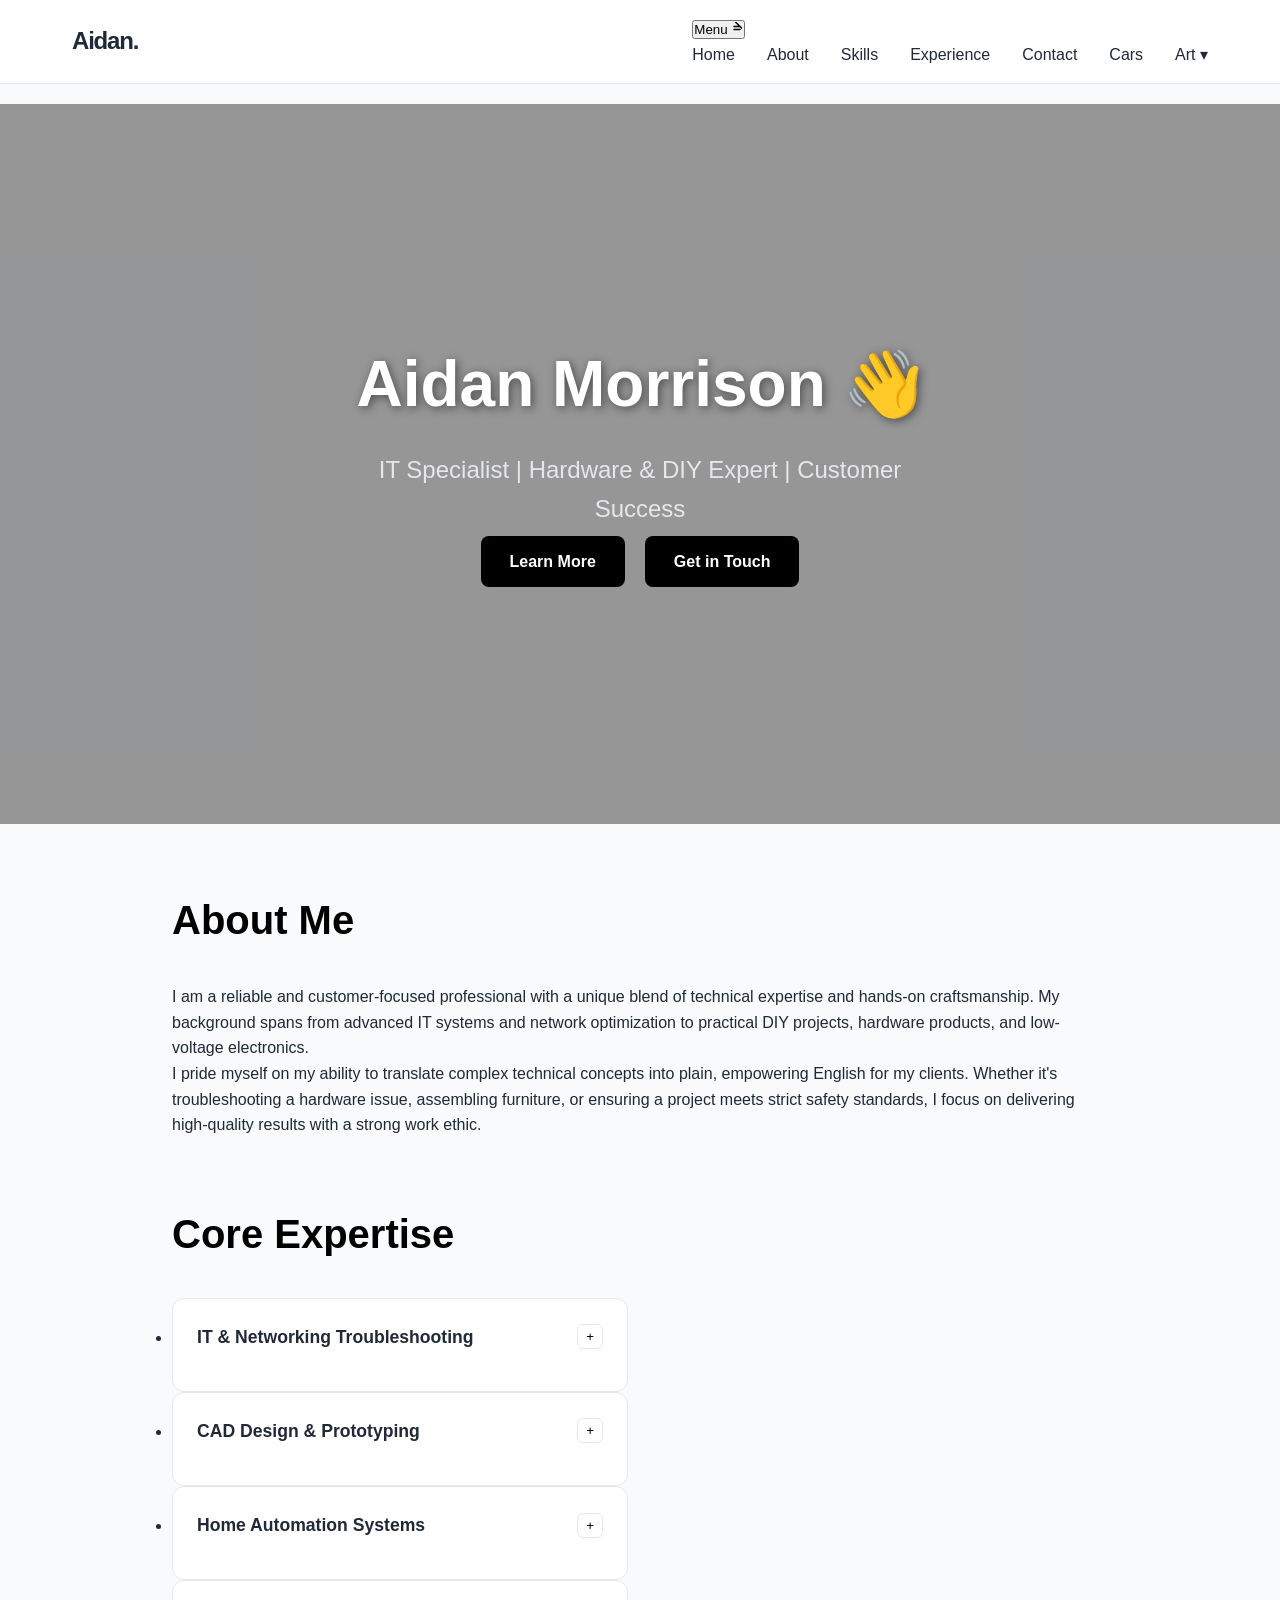
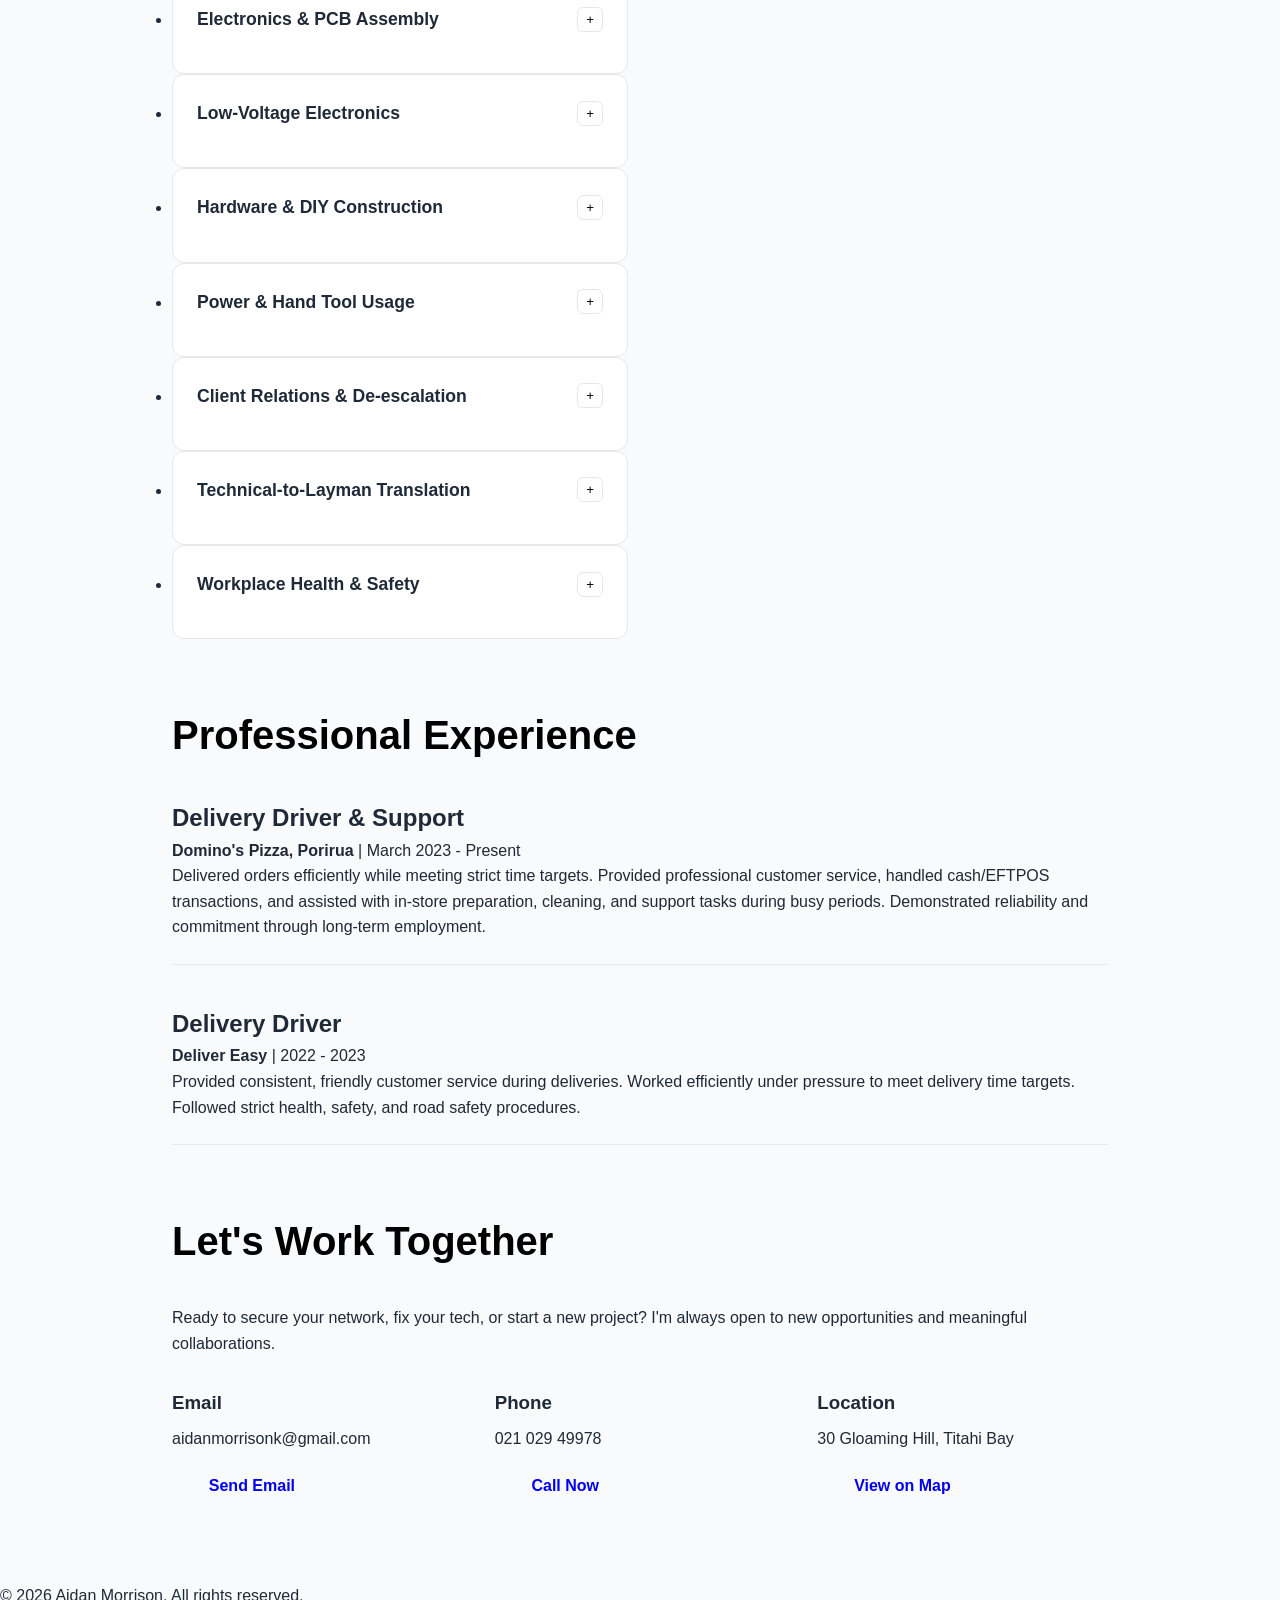
==== index.html @ ad3d0cb1 "Initial portfolio commit" ====
<!DOCTYPE html>
<html lang="en">
<head>
    <meta charset="UTF-8">
    <meta name="viewport" content="width=device-width, initial-scale=1.0">
    <title>Aidan Morrison | IT & Hardware Specialist</title>
    <link rel="stylesheet" href="css/style.css">
</head>
<body class="bg-bg-bg">
    <header>
        <nav>
            <div class="logo">Aidan.</div>
            <div class="nav-wrapper">
                <button class="nav-toggle" aria-haspopup="true" aria-expanded="false">
                    <span>Menu</span>
                    <svg class="chevron" width="12" height="12" viewBox="0 0 24 24" fill="none" stroke="currentColor" stroke-width="3" stroke-linecap="round" stroke-linejoin="round"><path d="M6 9h12M6 15h12M12 3l9 9-9-9-9-9z"/></svg>
                </button>
                <ul class="nav-links">
                    <li><a href="index.html">Home</a></li>
                    <li><a href="index.html#about">About</a></li>
                    <li><a href="index.html#skills">Skills</a></li>
                    <li><a href="index.html#experience">Experience</a></li>
                    <li><a href="index.html#contact">Contact</a></li>
                    <li><a href="cars.html">Cars</a></li>
                    <li class="has-submenu">
                        <a href="javascript:void(0)" class="submenu-trigger">Art ▾</a>
                        <ul class="sub-menu">
                            <li><a href="music.html">Music</a></li>
                            <li><a href="gallery.html">Gallery</a></li>
                        </ul>
                    </li>
                </ul>
            </div>
        </nav>
    </header>

    <main style="position: relative; z-index: 10;">
        <section id="home" class="hero" style="position: relative; z-index: 1; margin-top: 20px;">
            <div class="hero-bg-container"></div>
            <div class="hero-overlay"></div>
            <div class="hero-content">
                <h1>Aidan Morrison 👋</h1>
                <p class="tagline">IT Specialist | Hardware & DIY Expert | Customer Success</p>
                <div class="cta-buttons">
                    <a href="#about" class="btn primary">Learn More</a>
                    <a href="#contact" class="btn primary">Get in Touch</a>
                </div>
            </div>
        </section>

        <section id="about" class="section">
            <h2>About Me</h2>
            <p>I am a reliable and customer-focused professional with a unique blend of technical expertise and hands-on craftsmanship. My background spans from advanced IT systems and network optimization to practical DIY projects, hardware products, and low-voltage electronics.</p>
            <p>I pride myself on my ability to translate complex technical concepts into plain, empowering English for my clients. Whether it's troubleshooting a hardware issue, assembling furniture, or ensuring a project meets strict safety standards, I focus on delivering high-quality results with a strong work ethic.</p>
        </section>

        <section id="skills" class="section">
            <h2>Core Expertise</h2>
            <div class="skills-container">
                <ul class="skills-list">
                    <li class="skill-bubble">
                        <div class="skill-header">
                            <span class="skill-name">IT & Networking Troubleshooting</span>
                            <button class="expand-btn">+</button>
                        </div>
                        <div class="skill-details">
                            <p>Managed network infrastructure and resolved complex connectivity issues for corporate clients. Expertise in troubleshooting hardware, software, and protocol-related problems, ensuring 99.9% uptime for critical systems.</p>
                        </div>
                    </li>
                    <li class="skill-bubble">
                        <div class="skill-header">
                            <span class="skill-name">CAD Design & Prototyping</span>
                            <button class="expand-btn">+</button>
                        </div>
                        <div class="skill-details">
                            <p>Proficient in CAD software for designing industrial parts and consumer products. Experienced in rapid prototyping, moving designs from initial concepts to physical 3D printed or fabricated components.</p>
                        </div>
                    </li>
                    <li class="skill-bubble">
                        <div class="skill-header">
                            <span class="skill-name">Home Automation Systems</span>
                            <button class="expand-btn">+</button>
                        </div>
                        <div class="skill-details">
                            <p>Designed and deployed full-scale smart home solutions, integrating IoT devices, automated lighting, and climate control systems to enhance residential efficiency and comfort.</p>
                        </div>
                    </li>
                    <li class="skill-bubble">
                        <div class="skill-header">
                            <span class="skill-name">Electronics & PCB Assembly</span>
                            <button class="expand-btn">+</button>
                        </div>
                        <div class="skill-details">
                            <p>Skilled in component selection, PCB layout design, and manual/automated assembly. Experienced in soldering, diagnostic testing, and firmware integration for custom electronic modules.</p>
                        </div>
                    </li>
                    <li class="skill-bubble">
                        <div class="skill-header">
                            <span class="skill-name">Low-Voltage Electronics</span>
                            <button class="expand-btn">+</button>
                        </div>
                        <div class="skill-details">
                            <p>Experienced in wiring and installing low-voltage systems, ensuring safe and reliable power distribution for security, automation, and lighting systems.</p>
                        </div>
                    </li>
                    <li class="skill-bubble">
                        <div class="skill-header">
                            <span class="skill-name">Hardware & DIY Construction</span>
                            <button class="expand-btn">+</button>
                        </div>
                        <div class="skill-details">
                            <p>A hands-on builder with extensive experience in furniture assembly, hardware builds, and DIY construction projects, emphasizing safety and structural integrity.</p>
                        </div>
                    </li>
                    <li class="skill-bubble">
                        <div class="skill-header">
                            <span class="skill-name">Power & Hand Tool Usage</span>
                            <button class="expand-btn">+</button>
                        </div>
                        <div class="skill-details">
                            <p>Highly proficient with a wide range of power and hand tools, including drills, saws, and specialized construction equipment, with a focus on precision and safety.</p>
                        </div>
                    </li>
                    <li class="skill-bubble">
                        <div class="skill-header">
                            <span class="skill-name">Client Relations & De-escalation</span>
                            <button class="expand-btn">+</button>
                        </div>
                        <div class="skill-details">
                            <p>Expert at managing client expectations and resolving conflicts professionally. Proven track record of turning difficult situations into positive customer experiences.</p>
                        </div>
                    </li>
                    <li class="skill-bubble">
                        <div class="skill-header">
                            <span class="skill-name">Technical-to-Layman Translation</span>
                            <button class="expand-btn">+</button>
                        </div>
                        <div class="skill-details">
                            <p>Able to break down complex technical jargon into clear, actionable instructions for non-technical clients, ensuring clarity and confidence in project progress.</p>
                        </div>
                    </li>
                    <li class="skill-bubble">
                        <div class="skill-header">
                            <span class="skill-name">Workplace Health & Safety</span>
                            <button class="expand-btn">+</button>
                        </div>
                        <div class="skill-details">
                            <p>Strict adherence to health and safety standards in all work environments. Trained in identifying hazards and implementing safety protocols to protect workers and the public.</p>
                        </div>
                    </li>
                </ul>
            </div>
        </section>

        <section id="experience" class="section">
            <h2>Professional Experience</h2>
            <div class="experience-list">
                <div class="experience-item">
                    <h3>Delivery Driver & Support</h3>
                    <p><strong>Domino's Pizza, Porirua</strong> | March 2023 - Present</p>
                    <p>Delivered orders efficiently while meeting strict time targets. Provided professional customer service, handled cash/EFTPOS transactions, and assisted with in-store preparation, cleaning, and support tasks during busy periods. Demonstrated reliability and commitment through long-term employment.</p>
                </div>
                <div class="experience-item">
                    <h3>Delivery Driver</h3>
                    <p><strong>Deliver Easy</strong> | 2022 - 2023</p>
                    <p>Provided consistent, friendly customer service during deliveries. Worked efficiently under pressure to meet delivery time targets. Followed strict health, safety, and road safety procedures.</p>
                </div>
            </div>
        </section>

        <section id="contact" class="section">
            <h2>Let's Work Together</h2>
            <p>Ready to secure your network, fix your tech, or start a new project? I'm always open to new opportunities and meaningful collaborations.</p>
            <div class="contact-options">
                <div class="contact-item">
                    <h3>Email</h3>
                    <p>aidanmorrisonk@gmail.com</p>
                    <a href="mailto:aidanmorrisonk@gmail.com" class="btn">Send Email</a>
                </div>
                <div class="contact-item">
                    <h3>Phone</h3>
                    <p>021 029 49978</p>
                    <a href="tel:02102949978" class="btn">Call Now</a>
                </div>
                <div class="contact-item">
                    <h3>Location</h3>
                    <p>30 Gloaming Hill, Titahi Bay</p>
                    <a href="#" class="btn">View on Map</a>
                </div>
            </div>
        </section>
    </main>

    <footer class="footer">
        <p>&copy; 2026 Aidan Morrison. All rights reserved.</p>
    </footer>

    <script src="js/main.js"></script>
</body>
</html>
---- css/style.css ----
:root {
    --primary: #000000;
    --secondary: #ffffff;
    --accent: #3b82f6;
    --text: #1f2937;
    --light-bg: #f9fafb;
    --border: #e5e7eb;
    --hero-bg: url('../gallery/gallery-2.png');
}

* {
    margin: 0;
    padding: 0;
    box-sizing: border-box;
}

body {
    font-family: 'Inter', -apple-system, BlinkMacSystemFont, "Segoe UI", Roboto, sans-serif;
    line-height: 1.6;
    color: var(--text);
    background-color: var(--light-bg);
}

/* Navigation */
header {
    background: rgba(255, 255, 255, 0.9);
    backdrop-filter: blur(10px);
    border-bottom: 1px solid var(--border);
    position: sticky;
    top: 0;
    z-index: 100;
}

nav {
    max-width: 1200px;
    margin: 0 auto;
    display: flex;
    justify-content: space-between;
    align-items: center;
    padding: 1rem 2rem;
}

.logo {
    font-size: 1.5rem;
    font-weight: 800;
    letter-spacing: -0.05em;
}

.nav-links {
    display: flex;
    list-style: none;
    gap: 2rem;
    align-items: center;
}

.nav-links a {
    text-decoration: none;
    color: var(--text);
    font-weight: 500;
    transition: color 0.2s;
}

.nav-links a:hover {
    color: var(--accent);
}

.has-submenu {
    position: relative;
}

.sub-menu {
    position: absolute;
    top: 100%;
    left: 0;
    background: white;
    border: 1px solid var(--border);
    padding: 1rem;
    border-radius: 8px;
    display: none;
    list-style: none;
    min-width: 150px;
    box-shadow: 0 10px 15px -3px rgba(0, 0, 0, 0.1);
}

.has-submenu:hover .sub-menu {
    display: block;
}

/* Hero Section */
.hero {
    height: 80vh;
    display: flex;
    align-items: center;
    justify-content: center;
    text-align: center;
    background-image: var(--hero-bg);
    background-size: cover;
    background-position: center;
    position: relative;
}

.hero-overlay {
    position: absolute;
    inset: 0;
    background: rgba(0, 0, 0, 0.4);
}

.hero-content {
    position: relative;
    z-index: 1;
    padding: 2rem;
}

.hero h1 {
    font-size: 4rem;
    color: white;
    text-shadow: 2px 2px 10px rgba(0,0,0,0.5);
    margin-bottom: 1rem;
}

.tagline {
    color: #e5e7eb;
    font-size: 1.5rem;
    max-width: 600px;
    margin: 0 auto;
}

/* Buttons */
.btn {
    padding: 0.8rem 1.8rem;
    border-radius: 8px;
    text-decoration: none;
    font-weight: 600;
    display: inline-block;
    transition: transform 0.2s, background-color 0.2s;
    margin: 0.5rem;
}

.btn:hover {
    transform: translateY(-2px);
}

.btn.primary {
    background: var(--primary);
    color: white;
}

.btn.primary:hover {
    background: #333;
}

/* Sections */
.section {
    max-width: 1000px;
    margin: 4rem auto;
    padding: 0 2rem;
}

.section h2 {
    font-size: 2.5rem;
    margin-bottom: 2rem;
    color: var(--primary);
}

/* Skills Section */
.skills-container {
    display: grid;
    grid-template-columns: repeat(auto-fill, minmax(300px, 1fr));
    gap: 1.5rem;
}

.skill-bubble {
    background: white;
    border: 1px solid var(--border);
    padding: 1.5rem;
    border-radius: 12px;
    transition: all 0.3s ease;
}

.skill-bubble:hover {
    border-color: var(--accent);
    box-shadow: 0 10px 15px -3px rgba(0, 0, 0, 0.1);
}

.skill-header {
    display: flex;
    justify-content: space-between;
    align-items: center;
    margin-bottom: 1rem;
}

.skill-name {
    font-weight: 700;
    font-size: 1.1rem;
}

.expand-btn {
    background: none;
    border: 1px solid var(--border);
    padding: 4px 8px;
    border-radius: 6px;
    cursor: pointer;
    transition: transform 0.3s;
}

.skill-bubble.active .expand-btn {
    transform: rotate(45deg);
}

.skill-details {
    max-height: 0;
    overflow: hidden;
    opacity: 0;
    transition: all 0.4s ease;
    font-size: 0.95rem;
    color: #4b5563;
}

.skill-bubble.active .skill-details {
    max-height: 500px;
    opacity: 1;
    padding-top: 1rem;
    border-top: 1px solid var(--border);
    margin-top: 1rem;
}

/* Experience List */
.experience-item {
    margin-bottom: 2.5rem;
    padding-bottom: 1.5rem;
    border-bottom: 1px solid var(--border);
}

.experience-item h3 {
    font-size: 1.5rem;
}

/* Contact */
.contact-options {
    display: grid;
    grid-template-columns: repeat(auto-fit, minmax(200px, 1fr));
    gap: 2rem;
    margin-top: 2rem;
}

.contact-item h3 {
    margin-bottom: 0.5rem;
}

/* Cars Page Tabs */
.tab-container {
    margin-top: 40px;
}

.tab-nav {
    display: flex;
    gap: 10px;
    border-bottom: 2px solid var(--border);
    padding-bottom: 10px;
    margin-bottom: 20px;
    flex-wrap: wrap;
}

.tab-btn {
    padding: 10px 20px;
    border: 1px solid var(--border);
    background: var(--light-bg);
    cursor: pointer;
    border-radius: 8px;
    font-weight: 600;
    transition: all 0.3s ease;
}

.tab-btn.active {
    background: var(--primary);
    color: var(--secondary);
    border-color: var(--primary);
}

.tab-content {
    display: none;
    animation: fadeIn 0.4s ease;
}

.tab-content.active {
    display: block;
}

.card {
    padding: 30px;
    background: white;
    border: 1px solid var(--border);
    border-radius: 12px;
    box-shadow: 0 4px 6px -1px rgba(0, 0, 0, 0.1);
}

.build-label {
    color: var(--accent);
    display: block;
    margin-bottom: 10px;
    text-transform: uppercase;
    font-size: 0.85rem;
    letter-spacing: 0.05em;
}

@keyframes fadeIn {
    from { opacity: 0; transform: translateY(10px); }
    to { opacity: 1; transform: translateY(0); }
}

/* Mobile Responsive */
@media (max-width: 768px) {
    .nav-links {
        display: none;
        flex-direction: column;
        position: absolute;
        top: 100%;
        left: 0;
        right: 0;
        background: white;
        padding: 1rem;
        border: 1px solid var(--border);
    }

    .nav-links.show {
        display: flex;
    }

    .hero h1 {
        font-size: 2.5rem;
    }

    .hero {
        height: 60vh;
    }

    .tagline {
        font-size: 1.1rem;
        padding: 0 1rem;
    }

    .nav-links {
        width: 100%;
        text-align: center;
    }

    /* NEW MOBILE IMAGE FIXES */
    .gallery-grid, .hentai-grid {
        grid-template-columns: 1fr;
        padding: 0.5rem;
    }

    .gallery-grid img, .hentai-grid img {
        width: 100%;
        height: auto;
        max-height: 400px;
        object-fit: cover;
        border-radius: 8px;
    }
}
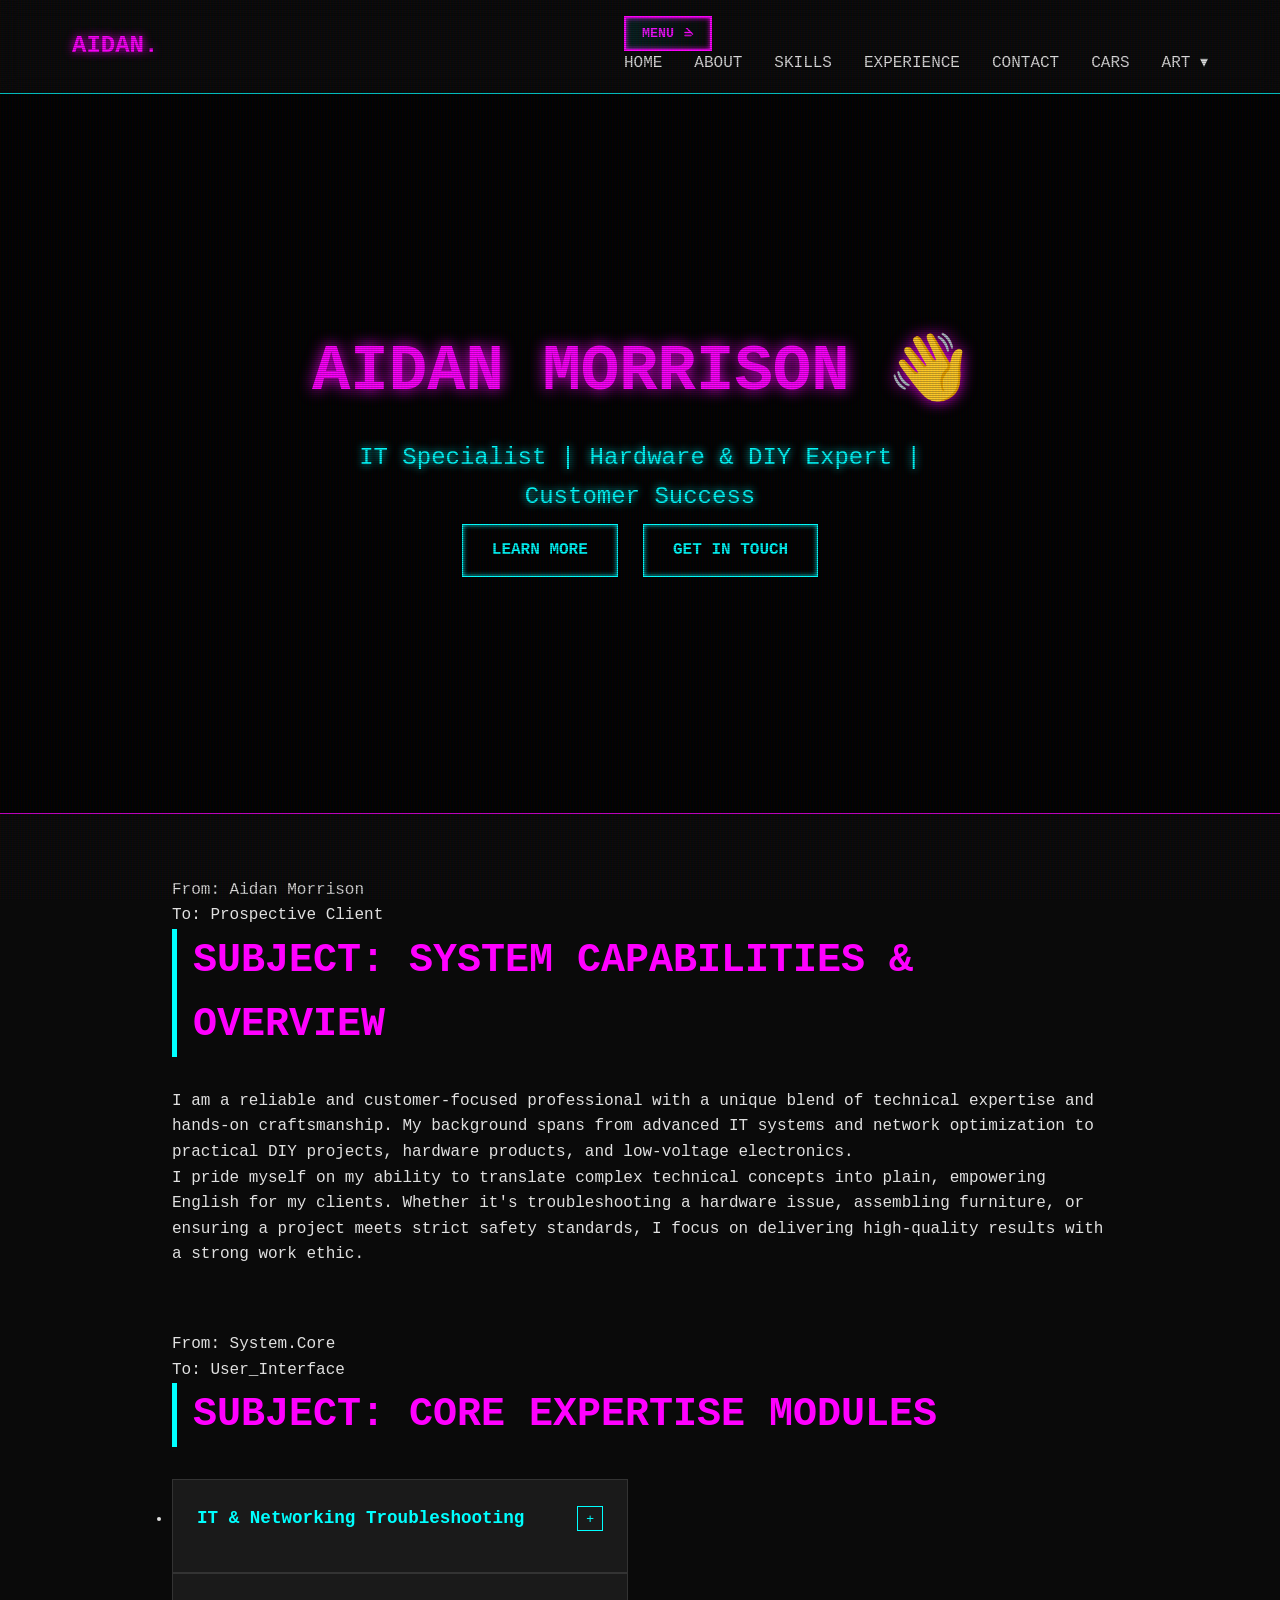
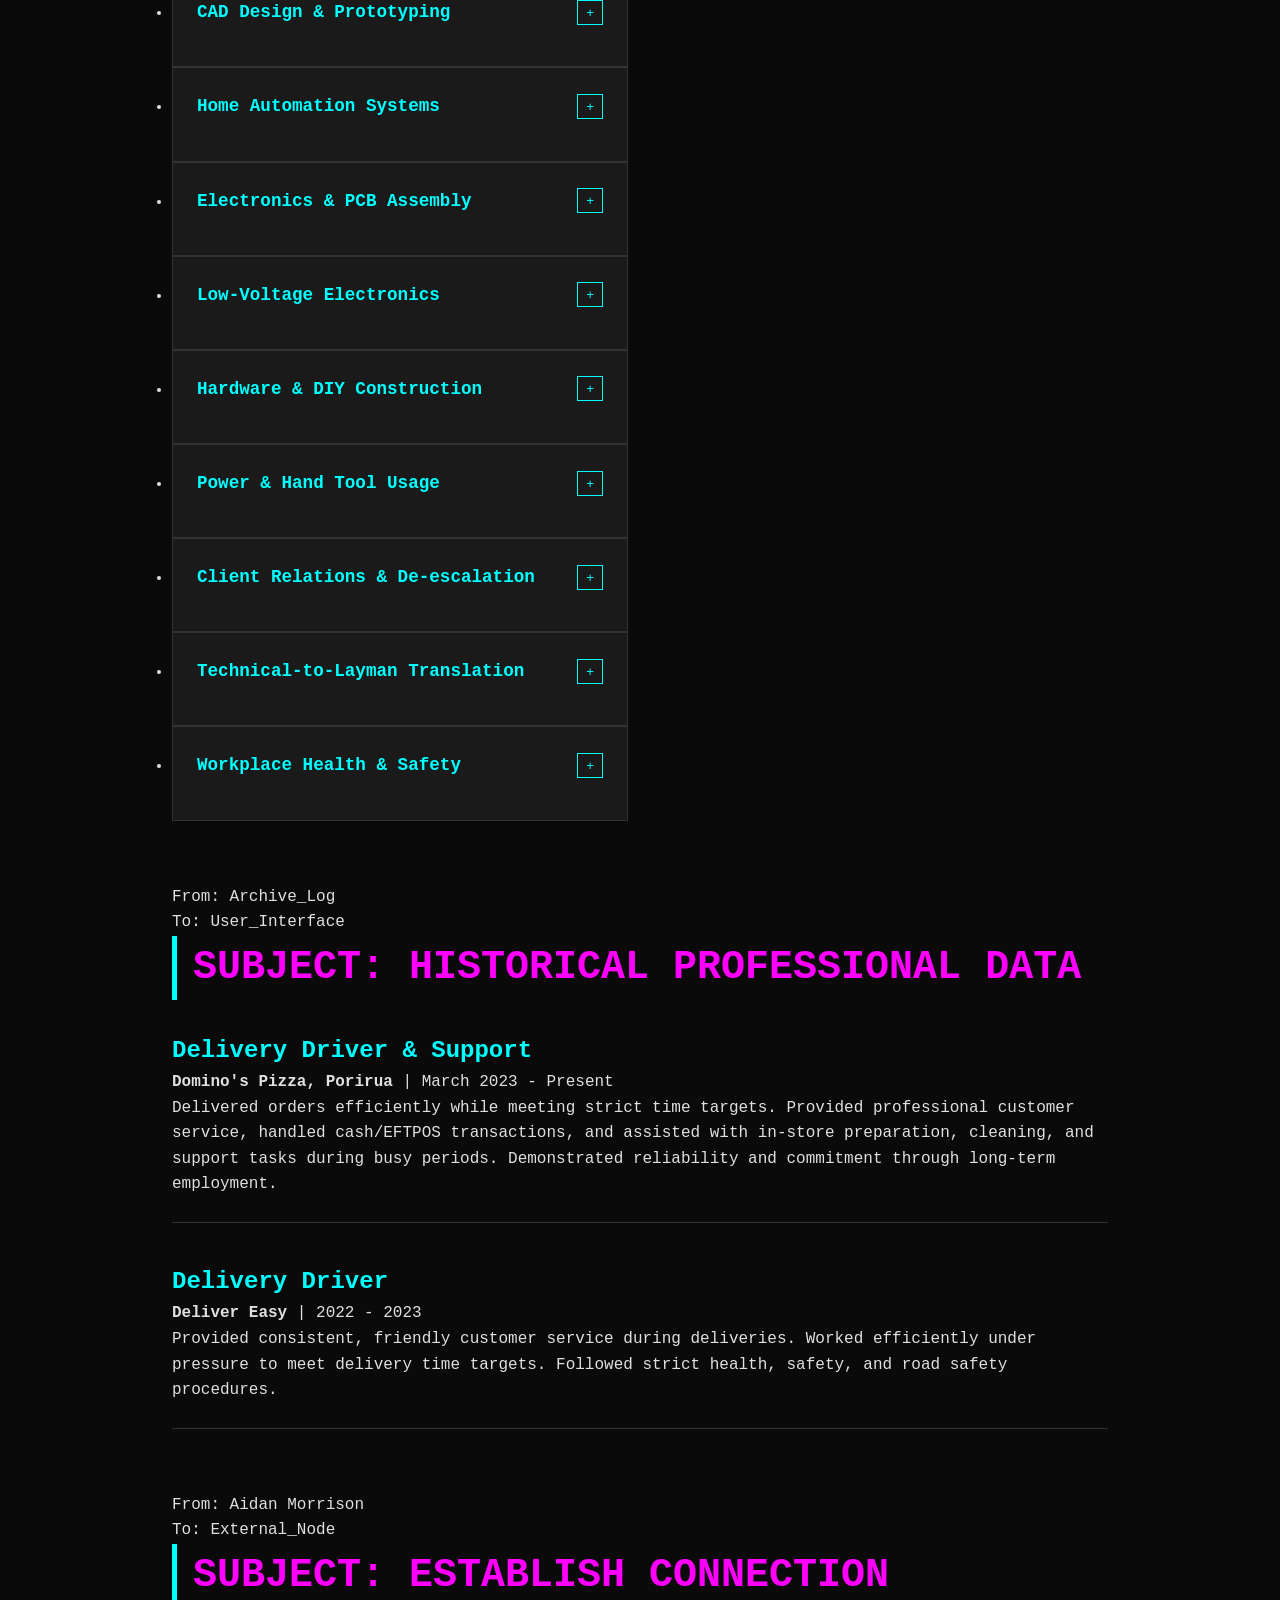
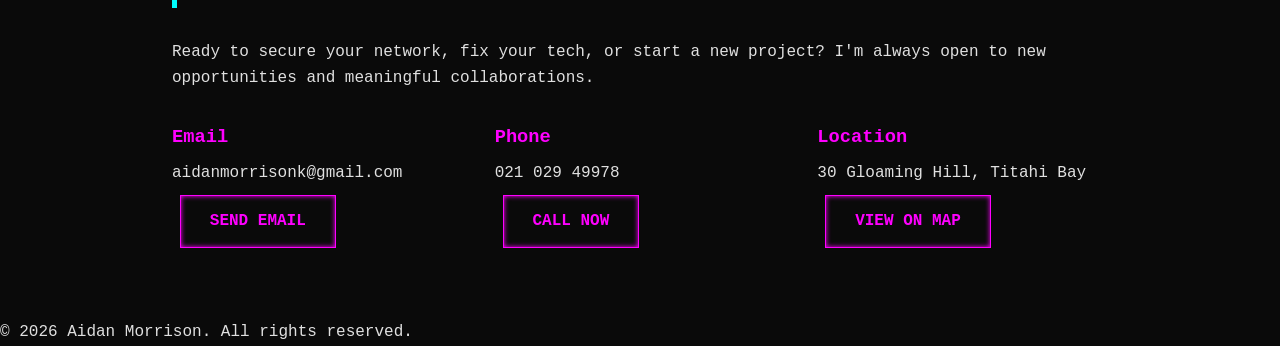
==== commit 1a83ce33: "Restyled to cyberpunk" ====
--- a/index.html
+++ b/index.html
@@ -34,8 +34,8 @@
         </nav>
     </header>
 
-    <main style="position: relative; z-index: 10;">
-        <section id="home" class="hero" style="position: relative; z-index: 1; margin-top: 20px;">
+    <main>
+        <section id="home" class="hero">
             <div class="hero-bg-container"></div>
             <div class="hero-overlay"></div>
             <div class="hero-content">
@@ -49,143 +49,175 @@
         </section>
 
         <section id="about" class="section">
-            <h2>About Me</h2>
-            <p>I am a reliable and customer-focused professional with a unique blend of technical expertise and hands-on craftsmanship. My background spans from advanced IT systems and network optimization to practical DIY projects, hardware products, and low-voltage electronics.</p>
-            <p>I pride myself on my ability to translate complex technical concepts into plain, empowering English for my clients. Whether it's troubleshooting a hardware issue, assembling furniture, or ensuring a project meets strict safety standards, I focus on delivering high-quality results with a strong work ethic.</p>
+            <div class="message-block">
+                <div class="message-header">
+                    <div class="sender">From: Aidan Morrison</div>
+                    <div class="receiver">To: Prospective Client</div>
+                </div>
+                <div class="message-body">
+                    <h2 class="message-title">Subject: System Capabilities & Overview</h2>
+                    <p>I am a reliable and customer-focused professional with a unique blend of technical expertise and hands-on craftsmanship. My background spans from advanced IT systems and network optimization to practical DIY projects, hardware products, and low-voltage electronics.</p>
+                    <p>I pride myself on my ability to translate complex technical concepts into plain, empowering English for my clients. Whether it's troubleshooting a hardware issue, assembling furniture, or ensuring a project meets strict safety standards, I focus on delivering high-quality results with a strong work ethic.</p>
+                </div>
+            </div>
         </section>
 
         <section id="skills" class="section">
-            <h2>Core Expertise</h2>
-            <div class="skills-container">
-                <ul class="skills-list">
-                    <li class="skill-bubble">
-                        <div class="skill-header">
-                            <span class="skill-name">IT & Networking Troubleshooting</span>
-                            <button class="expand-btn">+</button>
-                        </div>
-                        <div class="skill-details">
-                            <p>Managed network infrastructure and resolved complex connectivity issues for corporate clients. Expertise in troubleshooting hardware, software, and protocol-related problems, ensuring 99.9% uptime for critical systems.</p>
-                        </div>
-                    </li>
-                    <li class="skill-bubble">
-                        <div class="skill-header">
-                            <span class="skill-name">CAD Design & Prototyping</span>
-                            <button class="expand-btn">+</button>
-                        </div>
-                        <div class="skill-details">
-                            <p>Proficient in CAD software for designing industrial parts and consumer products. Experienced in rapid prototyping, moving designs from initial concepts to physical 3D printed or fabricated components.</p>
-                        </div>
-                    </li>
-                    <li class="skill-bubble">
-                        <div class="skill-header">
-                            <span class="skill-name">Home Automation Systems</span>
-                            <button class="expand-btn">+</button>
-                        </div>
-                        <div class="skill-details">
-                            <p>Designed and deployed full-scale smart home solutions, integrating IoT devices, automated lighting, and climate control systems to enhance residential efficiency and comfort.</p>
-                        </div>
-                    </li>
-                    <li class="skill-bubble">
-                        <div class="skill-header">
-                            <span class="skill-name">Electronics & PCB Assembly</span>
-                            <button class="expand-btn">+</button>
-                        </div>
-                        <div class="skill-details">
-                            <p>Skilled in component selection, PCB layout design, and manual/automated assembly. Experienced in soldering, diagnostic testing, and firmware integration for custom electronic modules.</p>
-                        </div>
-                    </li>
-                    <li class="skill-bubble">
-                        <div class="skill-header">
-                            <span class="skill-name">Low-Voltage Electronics</span>
-                            <button class="expand-btn">+</button>
-                        </div>
-                        <div class="skill-details">
-                            <p>Experienced in wiring and installing low-voltage systems, ensuring safe and reliable power distribution for security, automation, and lighting systems.</p>
-                        </div>
-                    </li>
-                    <li class="skill-bubble">
-                        <div class="skill-header">
-                            <span class="skill-name">Hardware & DIY Construction</span>
-                            <button class="expand-btn">+</button>
-                        </div>
-                        <div class="skill-details">
-                            <p>A hands-on builder with extensive experience in furniture assembly, hardware builds, and DIY construction projects, emphasizing safety and structural integrity.</p>
-                        </div>
-                    </li>
-                    <li class="skill-bubble">
-                        <div class="skill-header">
-                            <span class="skill-name">Power & Hand Tool Usage</span>
-                            <button class="expand-btn">+</button>
-                        </div>
-                        <div class="skill-details">
-                            <p>Highly proficient with a wide range of power and hand tools, including drills, saws, and specialized construction equipment, with a focus on precision and safety.</p>
-                        </div>
-                    </li>
-                    <li class="skill-bubble">
-                        <div class="skill-header">
-                            <span class="skill-name">Client Relations & De-escalation</span>
-                            <button class="expand-btn">+</button>
-                        </div>
-                        <div class="skill-details">
-                            <p>Expert at managing client expectations and resolving conflicts professionally. Proven track record of turning difficult situations into positive customer experiences.</p>
-                        </div>
-                    </li>
-                    <li class="skill-bubble">
-                        <div class="skill-header">
-                            <span class="skill-name">Technical-to-Layman Translation</span>
-                            <button class="expand-btn">+</button>
-                        </div>
-                        <div class="skill-details">
-                            <p>Able to break down complex technical jargon into clear, actionable instructions for non-technical clients, ensuring clarity and confidence in project progress.</p>
-                        </div>
-                    </li>
-                    <li class="skill-bubble">
-                        <div class="skill-header">
-                            <span class="skill-name">Workplace Health & Safety</span>
-                            <button class="expand-btn">+</button>
-                        </div>
-                        <div class="skill-details">
-                            <p>Strict adherence to health and safety standards in all work environments. Trained in identifying hazards and implementing safety protocols to protect workers and the public.</p>
-                        </div>
-                    </li>
-                </ul>
+            <div class="message-block">
+                <div class="message-header">
+                    <div class="sender">From: System.Core</div>
+                    <div class="receiver">To: User_Interface</div>
+                </div>
+                <div class="message-body">
+                    <h2 class="message-title">Subject: Core Expertise Modules</h2>
+                    <div class="skills-container">
+                        <ul class="skills-list">
+                            <li class="skill-bubble">
+                                <div class="skill-header">
+                                    <span class="skill-name">IT & Networking Troubleshooting</span>
+                                    <button class="expand-btn">+</button>
+                                </div>
+                                <div class="skill-details">
+                                    <p>Managed network infrastructure and resolved complex connectivity issues for corporate clients. Expertise in troubleshooting hardware, software, and protocol-related problems, ensuring 99.9% uptime for critical systems.</p>
+                                </div>
+                            </li>
+                            <li class="skill-bubble">
+                                <div class="skill-header">
+                                    <span class="skill-name">CAD Design & Prototyping</span>
+                                    <button class="expand-btn">+</button>
+                                </div>
+                                <div class="skill-details">
+                                    <p>Proficient in CAD software for designing industrial parts and consumer products. Experienced in rapid prototyping, moving designs from initial concepts to physical 3D printed or fabricated components.</p>
+                                </div>
+                            </li>
+                            <li class="skill-bubble">
+                                <div class="skill-header">
+                                    <span class="skill-name">Home Automation Systems</span>
+                                    <button class="expand-btn">+</button>
+                                </div>
+                                <div class="skill-details">
+                                    <p>Designed and deployed full-scale smart home solutions, integrating IoT devices, automated lighting, and climate control systems to enhance residential efficiency and comfort.</p>
+                                </div>
+                            </li>
+                            <li class="skill-bubble">
+                                <div class="skill-header">
+                                    <span class="skill-name">Electronics & PCB Assembly</span>
+                                    <button class="expand-btn">+</button>
+                                </div>
+                                <div class="skill-details">
+                                    <p>Skilled in component selection, PCB layout design, and manual/automated assembly. Experienced in soldering, diagnostic testing, and firmware integration for custom electronic modules.</p>
+                                </div>
+                            </li>
+                            <li class="skill-bubble">
+                                <div class="skill-header">
+                                    <span class="skill-name">Low-Voltage Electronics</span>
+                                    <button class="expand-btn">+</button>
+                                </div>
+                                <div class="skill-details">
+                                    <p>Experienced in wiring and installing low-voltage systems, ensuring safe and reliable power distribution for security, automation, and lighting systems.</p>
+                                </div>
+                            </li>
+                            <li class="skill-bubble">
+                                <div class="skill-header">
+                                    <span class="skill-name">Hardware & DIY Construction</span>
+                                    <button class="expand-btn">+</button>
+                                </div>
+                                <div class="skill-details">
+                                    <p>A hands-on builder with extensive experience in furniture assembly, hardware builds, and DIY construction projects, emphasizing safety and structural integrity.</p>
+                                </div>
+                            </li>
+                            <li class="skill-bubble">
+                                <div class="skill-header">
+                                    <span class="skill-name">Power & Hand Tool Usage</span>
+                                    <button class="expand-btn">+</button>
+                                </div>
+                                <div class="skill-details">
+                                    <p>Highly proficient with a wide range of power and hand tools, including drills, saws, and specialized construction equipment, with a focus on precision and safety.</p>
+                                </div>
+                            </li>
+                            <li class="skill-bubble">
+                                <div class="skill-header">
+                                    <span class="skill-name">Client Relations & De-escalation</span>
+                                    <button class="expand-btn">+</button>
+                                </div>
+                                <div class="skill-details">
+                                    <p>Expert at managing client expectations and resolving conflicts professionally. Proven track record of turning difficult situations into positive customer experiences.</p>
+                                </div>
+                            </li>
+                            <li class="skill-bubble">
+                                <div class="skill-header">
+                                    <span class="skill-name">Technical-to-Layman Translation</span>
+                                    <button class="expand-btn">+</button>
+                                </div>
+                                <div class="skill-details">
+                                    <p>Able to break down complex technical jargon into clear, actionable instructions for non-technical clients, ensuring clarity and confidence in project progress.</p>
+                                </div>
+                            </li>
+                            <li class="skill-bubble">
+                                <div class="skill-header">
+                                    <span class="skill-name">Workplace Health & Safety</span>
+                                    <button class="expand-btn">+</button>
+                                </div>
+                                <div class="skill-details">
+                                    <p>Strict adherence to health and safety standards in all work environments. Trained in identifying hazards and implementing safety protocols to protect workers and the public.</p>
+                                </div>
+                            </li>
+                        </ul>
+                    </div>
+                </div>
             </div>
         </section>
 
         <section id="experience" class="section">
-            <h2>Professional Experience</h2>
-            <div class="experience-list">
-                <div class="experience-item">
-                    <h3>Delivery Driver & Support</h3>
-                    <p><strong>Domino's Pizza, Porirua</strong> | March 2023 - Present</p>
-                    <p>Delivered orders efficiently while meeting strict time targets. Provided professional customer service, handled cash/EFTPOS transactions, and assisted with in-store preparation, cleaning, and support tasks during busy periods. Demonstrated reliability and commitment through long-term employment.</p>
-                </div>
-                <div class="experience-item">
-                    <h3>Delivery Driver</h3>
-                    <p><strong>Deliver Easy</strong> | 2022 - 2023</p>
-                    <p>Provided consistent, friendly customer service during deliveries. Worked efficiently under pressure to meet delivery time targets. Followed strict health, safety, and road safety procedures.</p>
+            <div class="message-block">
+                <div class="message-header">
+                    <div class="sender">From: Archive_Log</div>
+                    <div class="receiver">To: User_Interface</div>
+                </div>
+                <div class="message-body">
+                    <h2 class="message-title">Subject: Historical Professional Data</h2>
+                    <div class="experience-list">
+                        <div class="experience-item">
+                            <h3>Delivery Driver & Support</h3>
+                            <p><strong>Domino's Pizza, Porirua</strong> | March 2023 - Present</p>
+                            <p>Delivered orders efficiently while meeting strict time targets. Provided professional customer service, handled cash/EFTPOS transactions, and assisted with in-store preparation, cleaning, and support tasks during busy periods. Demonstrated reliability and commitment through long-term employment.</p>
+                        </div>
+                        <div class="experience-item">
+                            <h3>Delivery Driver</h3>
+                            <p><strong>Deliver Easy</strong> | 2022 - 2023</p>
+                            <p>Provided consistent, friendly customer service during deliveries. Worked efficiently under pressure to meet delivery time targets. Followed strict health, safety, and road safety procedures.</p>
+                        </div>
+                    </div>
                 </div>
             </div>
         </section>
 
         <section id="contact" class="section">
-            <h2>Let's Work Together</h2>
-            <p>Ready to secure your network, fix your tech, or start a new project? I'm always open to new opportunities and meaningful collaborations.</p>
-            <div class="contact-options">
-                <div class="contact-item">
-                    <h3>Email</h3>
-                    <p>aidanmorrisonk@gmail.com</p>
-                    <a href="mailto:aidanmorrisonk@gmail.com" class="btn">Send Email</a>
-                </div>
-                <div class="contact-item">
-                    <h3>Phone</h3>
-                    <p>021 029 49978</p>
-                    <a href="tel:02102949978" class="btn">Call Now</a>
-                </div>
-                <div class="contact-item">
-                    <h3>Location</h3>
-                    <p>30 Gloaming Hill, Titahi Bay</p>
-                    <a href="#" class="btn">View on Map</a>
+            <div class="message-block">
+                <div class="message-header">
+                    <div class="sender">From: Aidan Morrison</div>
+                    <div class="receiver">To: External_Node</div>
+                </div>
+                <div class="message-body">
+                    <h2 class="message-title">Subject: Establish Connection</h2>
+                    <p>Ready to secure your network, fix your tech, or start a new project? I'm always open to new opportunities and meaningful collaborations.</p>
+                    <div class="contact-options">
+                        <div class="contact-item">
+                            <h3>Email</h3>
+                            <p>aidanmorrisonk@gmail.com</p>
+                            <a href="mailto:aidanmorrisonk@gmail.com" class="btn">Send Email</a>
+                        </div>
+                        <div class="contact-item">
+                            <h3>Phone</h3>
+                            <p>021 029 49978</p>
+                            <a href="tel:02102949978" class="btn">Call Now</a>
+                        </div>
+                        <div class="contact-item">
+                            <h3>Location</h3>
+                            <p>30 Gloaming Hill, Titahi Bay</p>
+                            <a href="#" class="btn">View on Map</a>
+                        </div>
+                    </div>
                 </div>
             </div>
         </section>
--- a/css/style.css
+++ b/css/style.css
@@ -1,10 +1,12 @@
 :root {
-    --primary: #000000;
-    --secondary: #ffffff;
-    --accent: #3b82f6;
-    --text: #1f2937;
-    --light-bg: #f9fafb;
-    --border: #e5e7eb;
+    --bg-color: #0a0a0a;
+    --surface-color: #1a1a1a;
+    --text-primary: #e0e0e0;
+    --text-secondary: #888888;
+    --neon-pink: #ff00ff;
+    --neon-cyan: #00ffff;
+    --border-color: #333333;
+    --font-mono: 'Courier New', Courier, monospace;
     --hero-bg: url('../gallery/gallery-2.png');
 }
 
@@ -15,20 +17,44 @@
 }
 
 body {
-    font-family: 'Inter', -apple-system, BlinkMacSystemFont, "Segoe UI", Roboto, sans-serif;
+    font-family: var(--font-mono);
     line-height: 1.6;
-    color: var(--text);
-    background-color: var(--light-bg);
+    color: var(--text-primary);
+    background-color: var(--bg-color);
+    overflow-x: hidden;
+}
+
+/* Scanline Effect Overlay */
+body::before {
+    content: " ";
+    display: block;
+    position: fixed;
+    top: 0;
+    left: 0;
+    bottom: 0;
+    right: 0;
+    background: linear-gradient(
+        rgba(18, 16, 16, 0) 50%,
+        rgba(0, 0, 0, 0.25) 50%
+    ), linear-gradient(
+        90deg,
+        rgba(255, 0, 0, 0.06),
+        rgba(0, 255, 0, 0.02),
+        rgba(0, 0, 255, 0.06)
+    );
+    z-index: 9999;
+    background-size: 100% 2px, 3px 100%;
+    pointer-events: none;
 }
 
 /* Navigation */
 header {
-    background: rgba(255, 255, 255, 0.9);
-    backdrop-filter: blur(10px);
-    border-bottom: 1px solid var(--border);
+    background: rgba(10, 10, 10, 0.9);
+    border-bottom: 1px solid var(--neon-cyan);
     position: sticky;
     top: 0;
     z-index: 100;
+    backdrop-filter: blur(10px);
 }
 
 nav {
@@ -42,8 +68,10 @@
 
 .logo {
     font-size: 1.5rem;
-    font-weight: 800;
-    letter-spacing: -0.05em;
+    font-weight: bold;
+    color: var(--neon-pink);
+    text-shadow: 0 0 10px var(--neon-pink);
+    text-transform: uppercase;
 }
 
 .nav-links {
@@ -51,39 +79,122 @@
     list-style: none;
     gap: 2rem;
     align-items: center;
+    position: relative;
 }
 
 .nav-links a {
     text-decoration: none;
-    color: var(--text);
+    color: var(--text-primary);
     font-weight: 500;
     transition: color 0.2s;
+    text-transform: uppercase;
 }
 
 .nav-links a:hover {
-    color: var(--accent);
-}
-
+    color: var(--neon-cyan);
+    text-shadow: 0 0 8px var(--neon-cyan);
+}
+
+/* Submenu Styles */
 .has-submenu {
     position: relative;
 }
 
 .sub-menu {
+    display: none;
     position: absolute;
     top: 100%;
     left: 0;
-    background: white;
-    border: 1px solid var(--border);
-    padding: 1rem;
-    border-radius: 8px;
-    display: none;
+    background: var(--surface-color);
+    border: 1px solid var(--neon-cyan);
+    padding: 0.5rem 0;
+    min-width: 120px;
+    z-index: 1000;
     list-style: none;
-    min-width: 150px;
-    box-shadow: 0 10px 15px -3px rgba(0, 0, 0, 0.1);
-}
-
-.has-submenu:hover .sub-menu {
+    box-shadow: 0 4px 10px rgba(0, 0, 0, 0.5);
+}
+
+.sub-menu li a {
+    padding: 0.5rem 1rem;
     display: block;
+    font-size: 0.9rem;
+}
+
+.has-submenu.active .sub-menu {
+    display: block;
+}
+
+/* Nav Toggle Button Styling */
+.nav-toggle {
+    background: transparent;
+    border: 2px solid var(--neon-pink);
+    color: var(--neon-pink);
+    padding: 0.5rem 1rem;
+    font-family: var(--font-mono);
+    font-weight: bold;
+    text-transform: uppercase;
+    cursor: pointer;
+    display: flex;
+    align-items: center;
+    gap: 0.5rem;
+    transition: all 0.3s ease;
+    position: relative;
+    overflow: hidden;
+    box-shadow: inset 0 0 5px var(--neon-pink);
+}
+
+.nav-toggle:hover {
+    color: var(--neon-cyan);
+    border-color: var(--neon-cyan);
+    box-shadow: 0 0 15px var(--neon-cyan);
+    transform: translateY(-2px);
+}
+
+/* Cyberpunk Glitch Animation */
+@keyframes glitch {
+    0% { transform: translate(0); }
+    20% { transform: translate(-2px, 2px); }
+    40% { transform: translate(-2px, -2px); }
+    60% { transform: translate(2px, 2px); }
+    80% { transform: translate(2px, -2px); }
+    100% { transform: translate(0); }
+}
+
+.nav-toggle:active {
+    animation: glitch 0.2s infinite;
+    background: var(--neon-pink);
+    color: var(--bg-color);
+}
+
+/* Chevron Rotation */
+.nav-toggle[aria-expanded="true"] .chevron {
+    transform: rotate(180deg);
+}
+
+.chevron {
+    transition: transform 0.3s ease;
+}
+
+/* Scanline Pulse effect on button */
+.nav-toggle::after {
+    content: "";
+    position: absolute;
+    top: 0;
+    left: -100%;
+    width: 200%;
+    height: 100%;
+    background: linear-gradient(
+        90deg,
+        transparent,
+        rgba(0, 255, 255, 0.1),
+        transparent
+    );
+    animation: scanline 3s linear infinite;
+}
+
+@keyframes scanline {
+    0% { transform: translateX(0); }
+    100% { transform: translateX(100%); }
 }
 
 /* Hero Section */
@@ -97,12 +208,13 @@
     background-size: cover;
     background-position: center;
     position: relative;
+    border-bottom: 1px solid var(--neon-pink);
 }
 
 .hero-overlay {
     position: absolute;
     inset: 0;
-    background: rgba(0, 0, 0, 0.4);
+    background: rgba(0, 0, 0, 0.8);
 }
 
 .hero-content {
@@ -113,40 +225,52 @@
 
 .hero h1 {
     font-size: 4rem;
-    color: white;
-    text-shadow: 2px 2px 10px rgba(0,0,0,0.5);
+    color: var(--neon-pink);
+    text-shadow: 0 0 15px var(--neon-pink);
     margin-bottom: 1rem;
+    text-transform: uppercase;
 }
 
 .tagline {
-    color: #e5e7eb;
+    color: var(--neon-cyan);
     font-size: 1.5rem;
     max-width: 600px;
     margin: 0 auto;
+    text-shadow: 0 0 8px var(--neon-cyan);
 }
 
 /* Buttons */
 .btn {
     padding: 0.8rem 1.8rem;
-    border-radius: 8px;
+    border: 1px solid var(--neon-pink);
     text-decoration: none;
     font-weight: 600;
     display: inline-block;
-    transition: transform 0.2s, background-color 0.2s;
+    transition: all 0.3s;
     margin: 0.5rem;
+    text-transform: uppercase;
+    background: transparent;
+    color: var(--neon-pink);
+    box-shadow: inset 0 0 5px var(--neon-pink);
 }
 
 .btn:hover {
-    transform: translateY(-2px);
+    background: var(--neon-pink);
+    color: var(--bg-color);
+    box-shadow: 0 0 15px var(--neon-pink);
+    transform: scale(1.05);
 }
 
 .btn.primary {
-    background: var(--primary);
-    color: white;
+    border-color: var(--neon-cyan);
+    color: var(--neon-cyan);
+    box-shadow: inset 0 0 5px var(--neon-cyan);
 }
 
 .btn.primary:hover {
-    background: #333;
+    background: var(--neon-cyan);
+    color: var(--bg-color);
+    box-shadow: 0 0 15px var(--neon-cyan);
 }
 
 /* Sections */
@@ -159,7 +283,10 @@
 .section h2 {
     font-size: 2.5rem;
     margin-bottom: 2rem;
-    color: var(--primary);
+    color: var(--neon-pink);
+    text-transform: uppercase;
+    border-left: 5px solid var(--neon-cyan);
+    padding-left: 1rem;
 }
 
 /* Skills Section */
@@ -170,16 +297,17 @@
 }
 
 .skill-bubble {
-    background: white;
-    border: 1px solid var(--border);
+    background: var(--surface-color);
+    border: 1px solid var(--border-color);
     padding: 1.5rem;
-    border-radius: 12px;
+    border-radius: 0; /* Sharp edges for cyberpunk */
     transition: all 0.3s ease;
+    position: relative;
 }
 
 .skill-bubble:hover {
-    border-color: var(--accent);
-    box-shadow: 0 10px 15px -3px rgba(0, 0, 0, 0.1);
+    border-color: var(--neon-cyan);
+    box-shadow: 0 0 15px rgba(0, 255, 255, 0.3);
 }
 
 .skill-header {
@@ -192,19 +320,22 @@
 .skill-name {
     font-weight: 700;
     font-size: 1.1rem;
+    color: var(--neon-cyan);
 }
 
 .expand-btn {
     background: none;
-    border: 1px solid var(--border);
+    border: 1px solid var(--neon-cyan);
     padding: 4px 8px;
-    border-radius: 6px;
+    color: var(--neon-cyan);
     cursor: pointer;
     transition: transform 0.3s;
 }
 
 .skill-bubble.active .expand-btn {
     transform: rotate(45deg);
+    border-color: var(--neon-pink);
+    color: var(--neon-pink);
 }
 
 .skill-details {
@@ -213,14 +344,14 @@
     opacity: 0;
     transition: all 0.4s ease;
     font-size: 0.95rem;
-    color: #4b5563;
+    color: var(--text-secondary);
 }
 
 .skill-bubble.active .skill-details {
     max-height: 500px;
     opacity: 1;
     padding-top: 1rem;
-    border-top: 1px solid var(--border);
+    border-top: 1px solid var(--border-color);
     margin-top: 1rem;
 }
 
@@ -228,11 +359,12 @@
 .experience-item {
     margin-bottom: 2.5rem;
     padding-bottom: 1.5rem;
-    border-bottom: 1px solid var(--border);
+    border-bottom: 1px solid var(--border-color);
 }
 
 .experience-item h3 {
     font-size: 1.5rem;
+    color: var(--neon-cyan);
 }
 
 /* Contact */
@@ -245,6 +377,7 @@
 
 .contact-item h3 {
     margin-bottom: 0.5rem;
+    color: var(--neon-pink);
 }
 
 /* Cars Page Tabs */
@@ -255,7 +388,7 @@
 .tab-nav {
     display: flex;
     gap: 10px;
-    border-bottom: 2px solid var(--border);
+    border-bottom: 2px solid var(--border-color);
     padding-bottom: 10px;
     margin-bottom: 20px;
     flex-wrap: wrap;
@@ -263,18 +396,20 @@
 
 .tab-btn {
     padding: 10px 20px;
-    border: 1px solid var(--border);
-    background: var(--light-bg);
+    border: 1px solid var(--border-color);
+    background: transparent;
+    color: var(--text-primary);
     cursor: pointer;
-    border-radius: 8px;
+    border-radius: 0;
     font-weight: 600;
     transition: all 0.3s ease;
 }
 
 .tab-btn.active {
-    background: var(--primary);
-    color: var(--secondary);
-    border-color: var(--primary);
+    background: var(--neon-cyan);
+    color: var(--bg-color);
+    border-color: var(--neon-cyan);
+    box-shadow: 0 0 10px var(--neon-cyan);
 }
 
 .tab-content {
@@ -288,14 +423,14 @@
 
 .card {
     padding: 30px;
-    background: white;
-    border: 1px solid var(--border);
-    border-radius: 12px;
-    box-shadow: 0 4px 6px -1px rgba(0, 0, 0, 0.1);
+    background: var(--surface-color);
+    border: 1px solid var(--border-color);
+    border-radius: 0;
+    box-shadow: 0 4px 6px -1px rgba(0, 0, 0, 0.5);
 }
 
 .build-label {
-    color: var(--accent);
+    color: var(--neon-pink);
     display: block;
     margin-bottom: 10px;
     text-transform: uppercase;
@@ -317,9 +452,9 @@
         top: 100%;
         left: 0;
         right: 0;
-        background: white;
+        background: rgba(10, 10, 10, 0.95);
         padding: 1rem;
-        border: 1px solid var(--border);
+        border: 1px solid var(--neon-cyan);
     }
 
     .nav-links.show {
@@ -344,7 +479,6 @@
         text-align: center;
     }
 
-    /* NEW MOBILE IMAGE FIXES */
     .gallery-grid, .hentai-grid {
         grid-template-columns: 1fr;
         padding: 0.5rem;
@@ -355,6 +489,7 @@
         height: auto;
         max-height: 400px;
         object-fit: cover;
-        border-radius: 8px;
-    }
-}
+        border-radius: 0;
+        border: 1px solid var(--neon-cyan);
+    }
+}
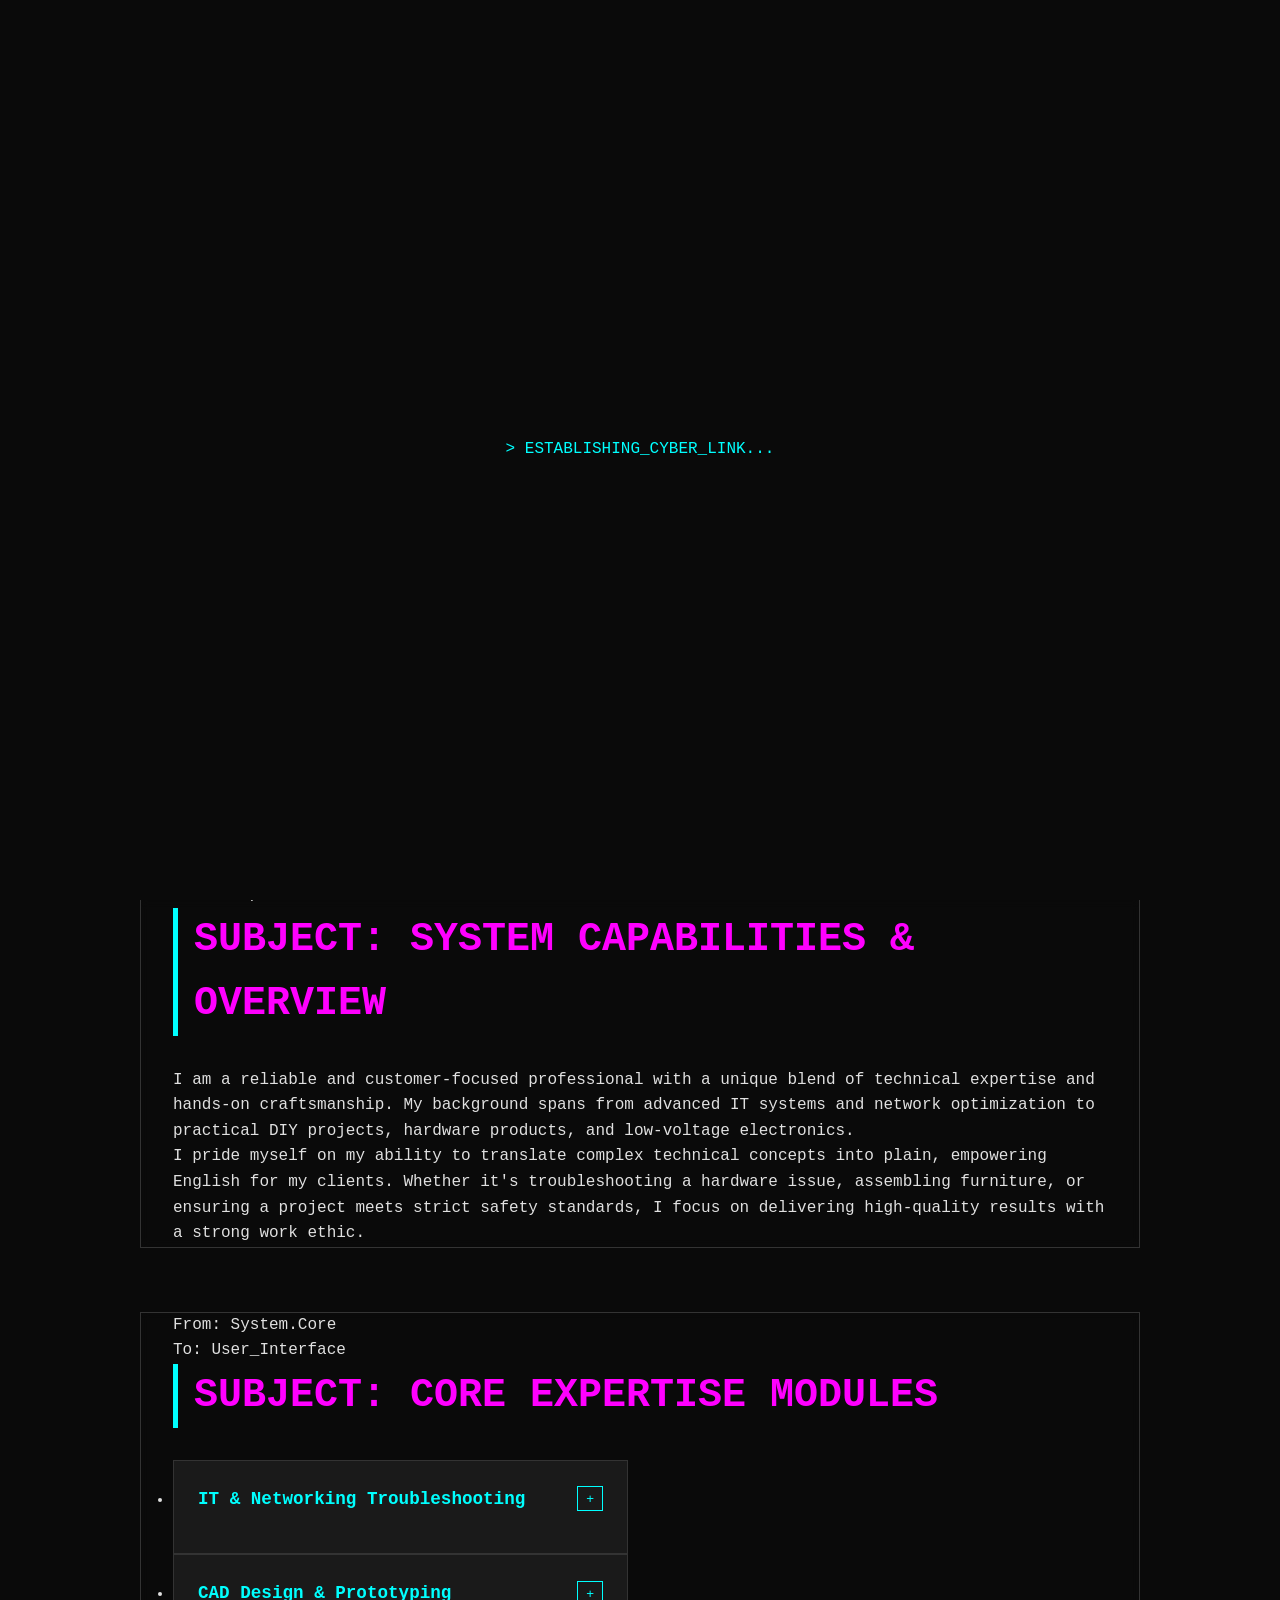
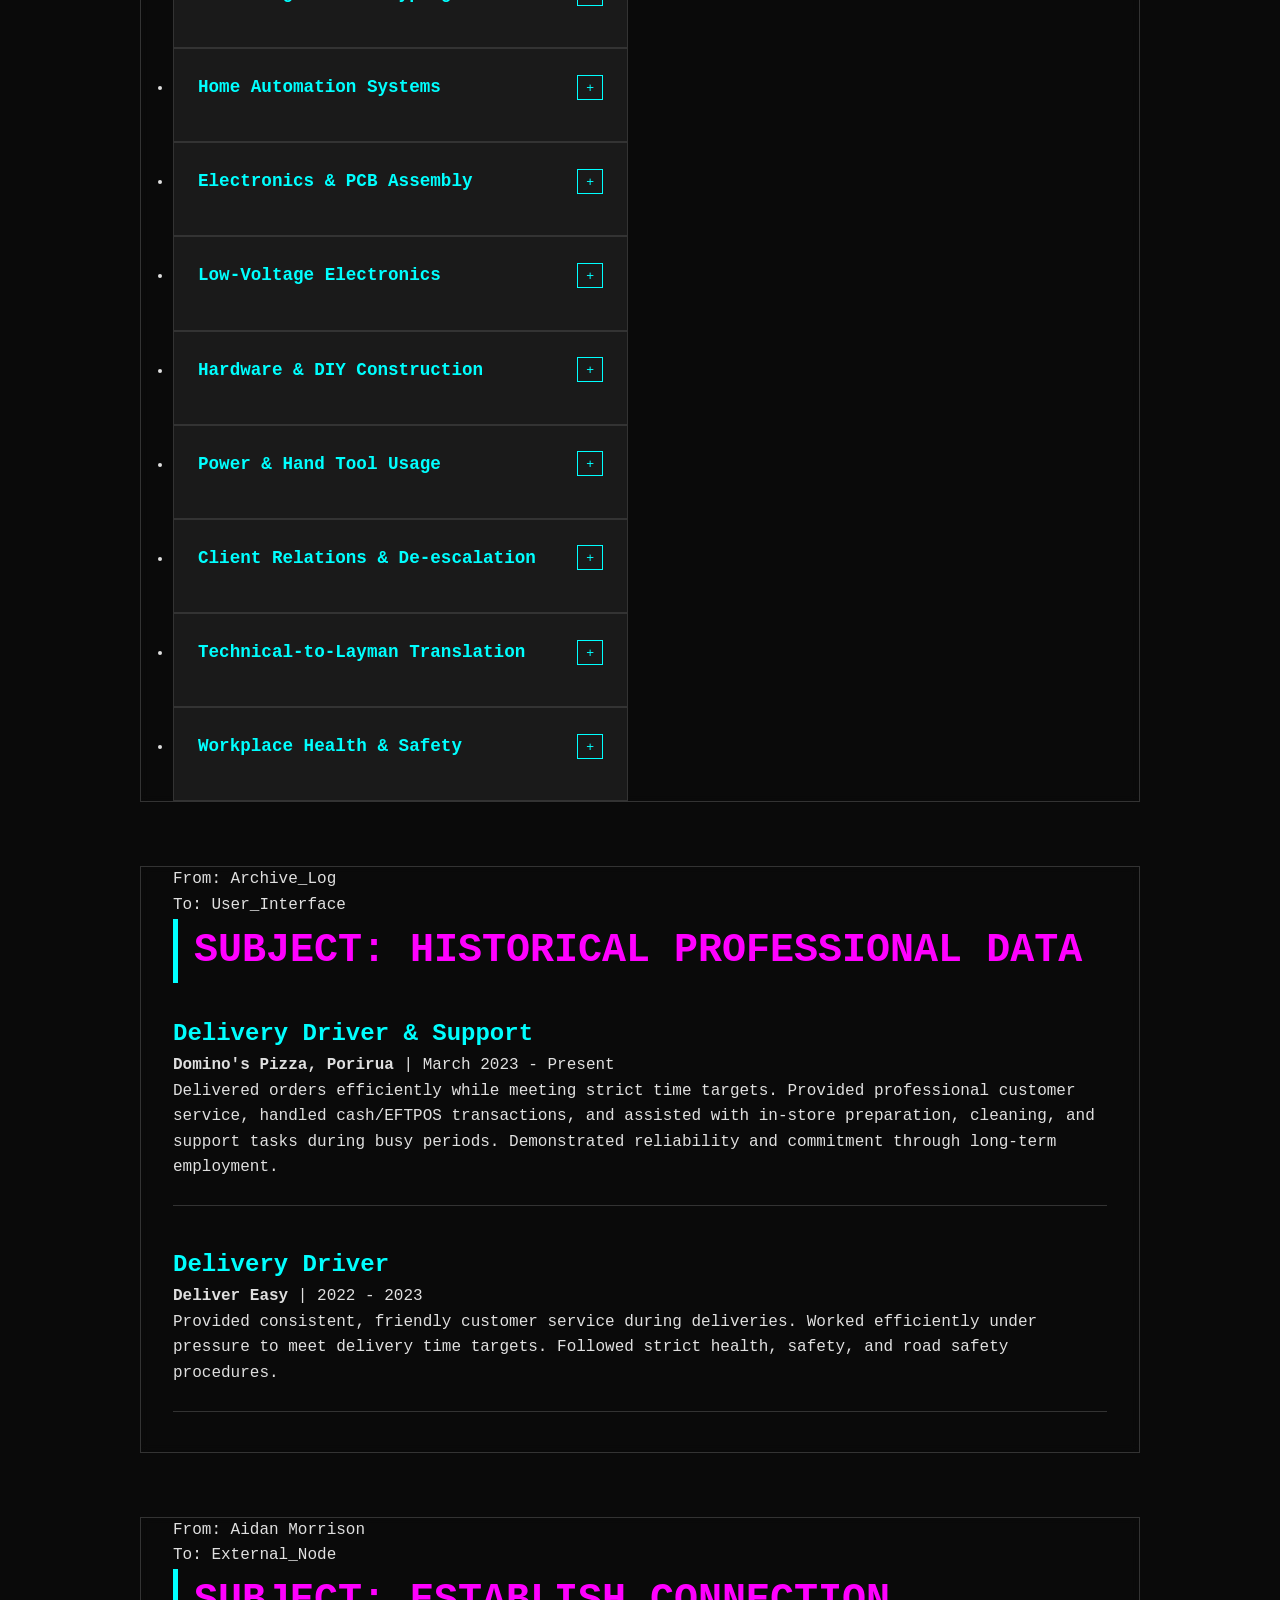
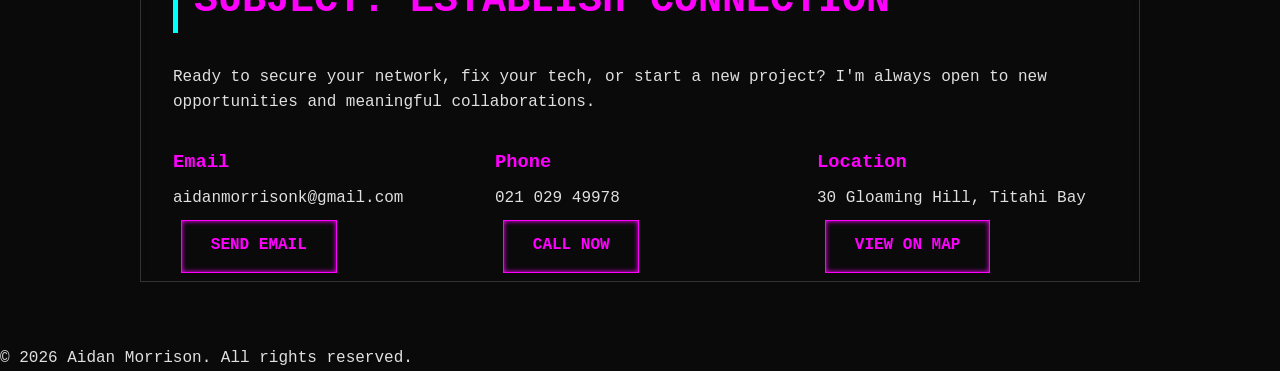
==== commit 54475772: "More stinjy styking" ====
--- a/index.html
+++ b/index.html
@@ -22,6 +22,7 @@
                     <li><a href="index.html#experience">Experience</a></li>
                     <li><a href="index.html#contact">Contact</a></li>
                     <li><a href="cars.html">Cars</a></li>
+                    <li><a href="connections.html">Connections</a></li>
                     <li class="has-submenu">
                         <a href="javascript:void(0)" class="submenu-trigger">Art ▾</a>
                         <ul class="sub-menu">
--- a/css/style.css
+++ b/css/style.css
@@ -8,6 +8,9 @@
     --border-color: #333333;
     --font-mono: 'Courier New', Courier, monospace;
     --hero-bg: url('../gallery/gallery-2.png');
+    /* Animation Variables */
+    --neon-glow: 0 0 10px rgba(0, 255, 255, 0.7);
+    --glitch-speed: 0.3s;
 }
 
 * {
@@ -20,19 +23,98 @@
     font-family: var(--font-mono);
     line-height: 1.6;
     color: var(--text-primary);
+    /* New Wallpaper */
+    background-image: url('../gallery/wellington_port_night.jpg');
+    background-attachment: fixed;
+    background-size: cover;
+    background-position: center;
+    background-repeat: no-repeat;
     background-color: var(--bg-color);
     overflow-x: hidden;
 }
 
-/* Scanline Effect Overlay */
+/* --- ANIMATIONS --- */
+
+@keyframes border-glow {
+    0% { border-color: var(--neon-cyan); box-shadow: 0 0 5px var(--neon-cyan); }
+    50% { border-color: var(--neon-pink); box-shadow: 0 0 15px var(--neon-pink); }
+    100% { border-color: var(--neon-cyan); box-shadow: 0 0 5px var(--neon-cyan); }
+}
+
+@keyframes data-stream {
+    from { background-position: 0 0; }
+    to { background-position: 200% 200%; }
+}
+
+@keyframes jitter {
+    0% { transform: translate(0); }
+    20% { transform: translate(-1px, 1px); }
+    40% { transform: translate(1px, -1px); }
+    60% { transform: translate(-1px, -1px); }
+    80% { transform: translate(1px, 1px); }
+    100% { transform: translate(0); }
+}
+
+@keyframes flicker {
+    0% { opacity: 0.98; }
+    5% { opacity: 0.92; }
+    10% { opacity: 0.99; }
+    15% { opacity: 0.94; }
+    20% { opacity: 0.98; }
+    100% { opacity: 1; }
+}
+
+@keyframes fadeIn {
+    from { opacity: 0; transform: translateY(10px); }
+    to { opacity: 1; transform: translateY(0); }
+}
+
+/* CRT Sweeping Glitch Animation */
+@keyframes crt-sweep {
+    0% { transform: translateX(-100%); }
+    10% { transform: translateX(0%); }
+    20% { transform: translateX(100%); }
+    30% { transform: translateX(0%); }
+    40% { transform: translateX(-100%); }
+    50% { transform: translateX(0%); }
+    60% { transform: translateX(100%); }
+    70% { transform: translateX(0%); }
+    80% { transform: translateX(-100%); }
+    90% { transform: translateX(0%); }
+    100% { transform: translateX(0%); }
+}
+
+/* --- OVERLAYS --- */
+
+@keyframes crt-scanline {
+    0% { transform: translateY(-100%); }
+    100% { transform: translateY(100%); }
+}
+
+@keyframes data-glitch {
+    0% { text-shadow: 2px 0 #ff00ff, -2px 0 #00ffff; }
+    50% { text-shadow: -2px 0 #ff00ff, 2px 0 #00ffff; }
+    100% { text-shadow: 2px 0 #ff00ff, -2px 0 #00ffff; }
+}
+
+@keyframes pulse-glow {
+    0% { opacity: 0.7; }
+    50% { opacity: 1; }
+    100% { opacity: 0.7; }
+}
+
+@keyframes scanline-move {
+    0% { transform: translateY(-100%); }
+    100% { transform: translateY(100%); }
+}
+
+/* --- ADVANCED OVERLAYS --- */
+
 body::before {
     content: " ";
     display: block;
     position: fixed;
-    top: 0;
-    left: 0;
-    bottom: 0;
-    right: 0;
+    top: 0; left: 0; bottom: 0; right: 0;
     background: linear-gradient(
         rgba(18, 16, 16, 0) 50%,
         rgba(0, 0, 0, 0.25) 50%
@@ -47,7 +129,45 @@
     pointer-events: none;
 }
 
-/* Navigation */
+/* Moving Scanline */
+body::after {
+    content: " ";
+    display: block;
+    position: fixed;
+    top: 0; left: 0; bottom: 0; right: 0;
+    background: rgba(18, 16, 16, 0.1);
+    background-image: linear-gradient(
+        rgba(0, 255, 255, 0.05) 0%,
+        rgba(0, 255, 255, 0.05) 2px,
+        transparent 2px
+    );
+    background-size: 100% 4px;
+    animation: scanline-move 8s linear infinite;
+    z-index: 9998;
+    pointer-events: none;
+}
+
+/* Glitch Effect on Hover */
+.message-title:hover {
+    animation: data-glitch 0.2s infinite;
+    color: var(--neon-pink);
+}
+
+/* Dynamic Hero Glow */
+.hero-bg-container {
+    position: absolute;
+    inset: 0;
+    background: radial-gradient(circle, rgba(0, 255, 255, 0.1) 0%, transparent 70%);
+    animation: pulse-glow 4s ease-in-out infinite;
+}
+
+/* Terminal Flickering for Buttons */
+.btn:hover {
+    animation: flicker 0.1s infinite;
+}
+
+/* --- NAVIGATION --- */
+
 header {
     background: rgba(10, 10, 10, 0.9);
     border-bottom: 1px solid var(--neon-cyan);
@@ -72,6 +192,7 @@
     color: var(--neon-pink);
     text-shadow: 0 0 10px var(--neon-pink);
     text-transform: uppercase;
+    animation: flicker 4s infinite;
 }
 
 .nav-links {
@@ -112,6 +233,7 @@
     z-index: 1000;
     list-style: none;
     box-shadow: 0 4px 10px rgba(0, 0, 0, 0.5);
+    animation: fadeIn 0.3s ease;
 }
 
 .sub-menu li a {
@@ -197,7 +319,15 @@
     100% { transform: translateX(100%); }
 }
 
-/* Hero Section */
+/* Hide toggle on desktop */
+@media (min-width: 769px) {
+    .nav-toggle {
+        display: none;
+    }
+}
+
+/* --- HERO & SECTIONS --- */
+
 .hero {
     height: 80vh;
     display: flex;
@@ -209,6 +339,7 @@
     background-position: center;
     position: relative;
     border-bottom: 1px solid var(--neon-pink);
+    animation: border-glow 8s infinite;
 }
 
 .hero-overlay {
@@ -229,6 +360,7 @@
     text-shadow: 0 0 15px var(--neon-pink);
     margin-bottom: 1rem;
     text-transform: uppercase;
+    animation: flicker 5s infinite;
 }
 
 .tagline {
@@ -278,6 +410,10 @@
     max-width: 1000px;
     margin: 4rem auto;
     padding: 0 2rem;
+    border: 1px solid var(--border-color);
+    animation: border-glow 10s infinite;
+    background: rgba(10, 10, 10, 0.8);
+    backdrop-filter: blur(5px);
 }
 
 .section h2 {
@@ -287,6 +423,7 @@
     text-transform: uppercase;
     border-left: 5px solid var(--neon-cyan);
     padding-left: 1rem;
+    animation: flicker 3s infinite;
 }
 
 /* Skills Section */
@@ -300,7 +437,7 @@
     background: var(--surface-color);
     border: 1px solid var(--border-color);
     padding: 1.5rem;
-    border-radius: 0; /* Sharp edges for cyberpunk */
+    border-radius: 0;
     transition: all 0.3s ease;
     position: relative;
 }
@@ -427,6 +564,13 @@
     border: 1px solid var(--border-color);
     border-radius: 0;
     box-shadow: 0 4px 6px -1px rgba(0, 0, 0, 0.5);
+    transition: all 0.3s ease;
+    animation: border-glow 12s infinite;
+}
+
+.card:hover {
+    border-color: var(--neon-pink);
+    box-shadow: 0 0 20px var(--neon-pink);
 }
 
 .build-label {
@@ -436,11 +580,6 @@
     text-transform: uppercase;
     font-size: 0.85rem;
     letter-spacing: 0.05em;
-}
-
-@keyframes fadeIn {
-    from { opacity: 0; transform: translateY(10px); }
-    to { opacity: 1; transform: translateY(0); }
 }
 
 /* Mobile Responsive */
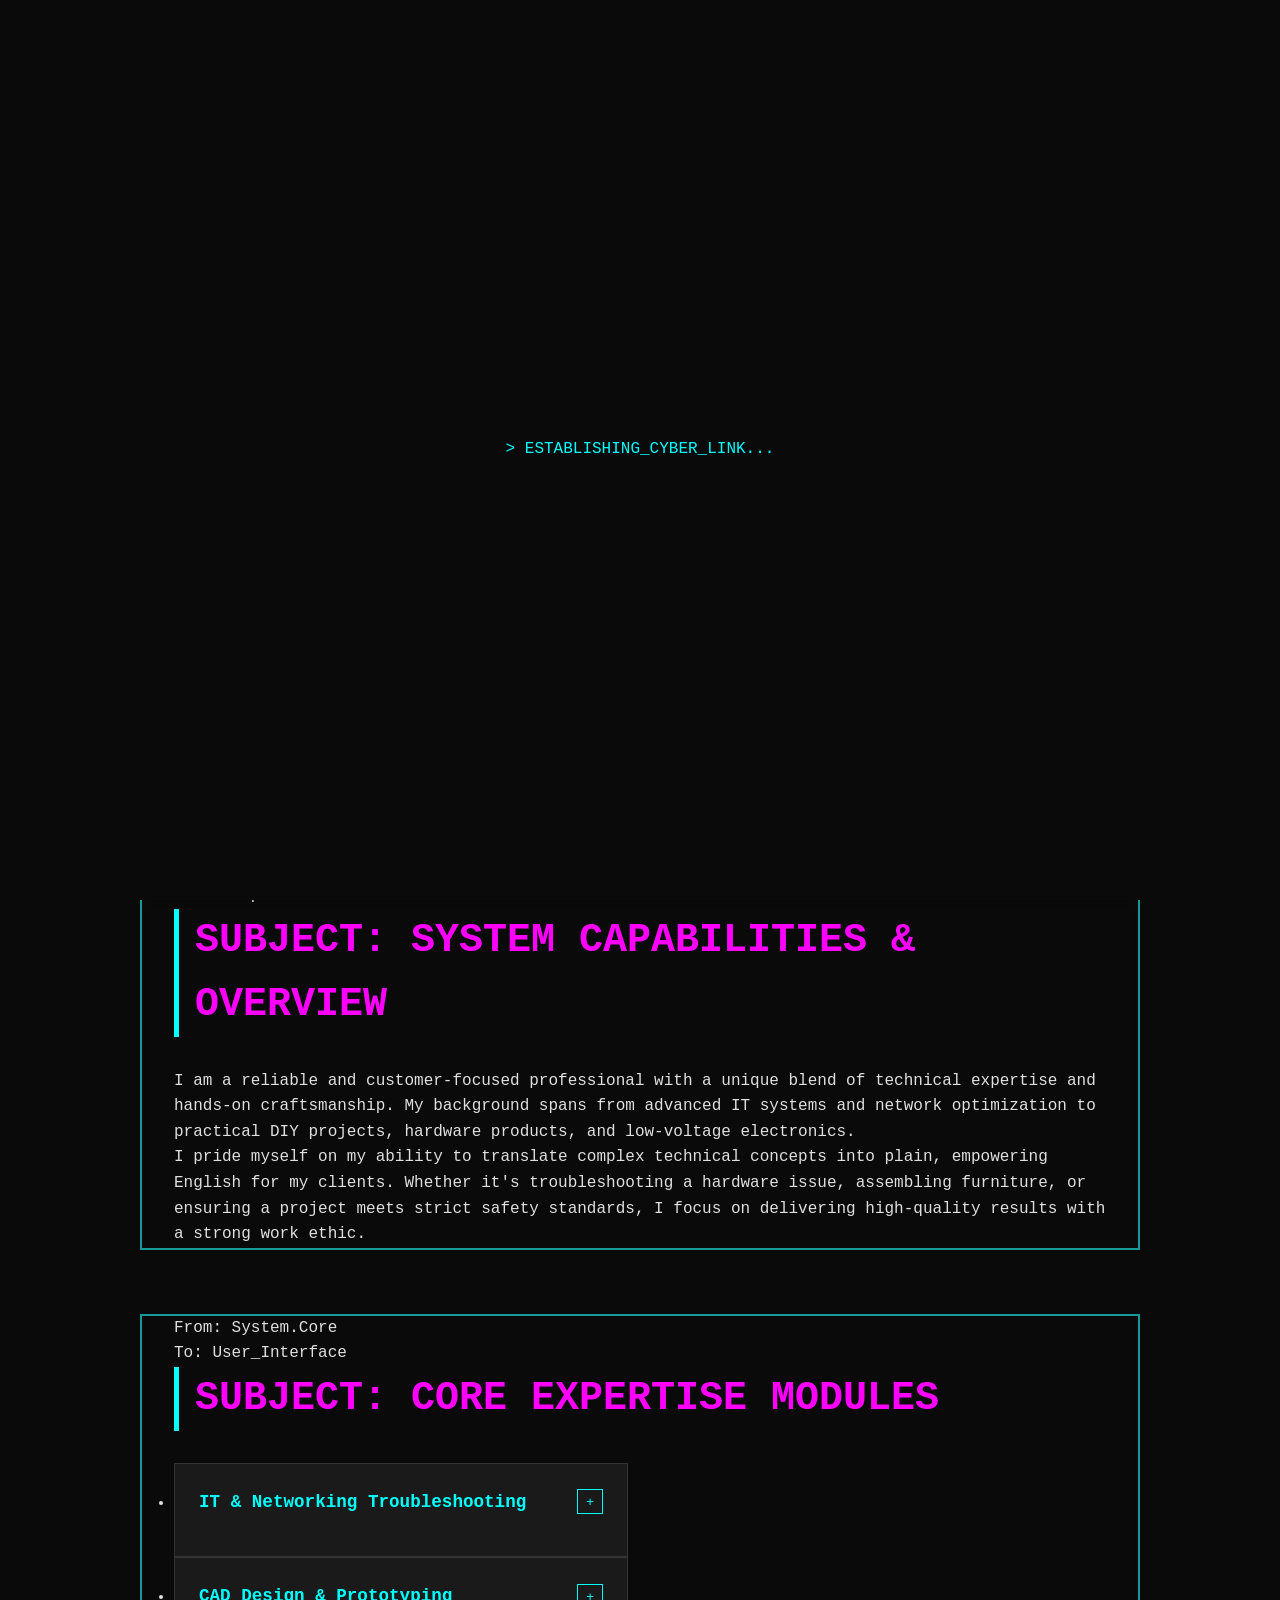
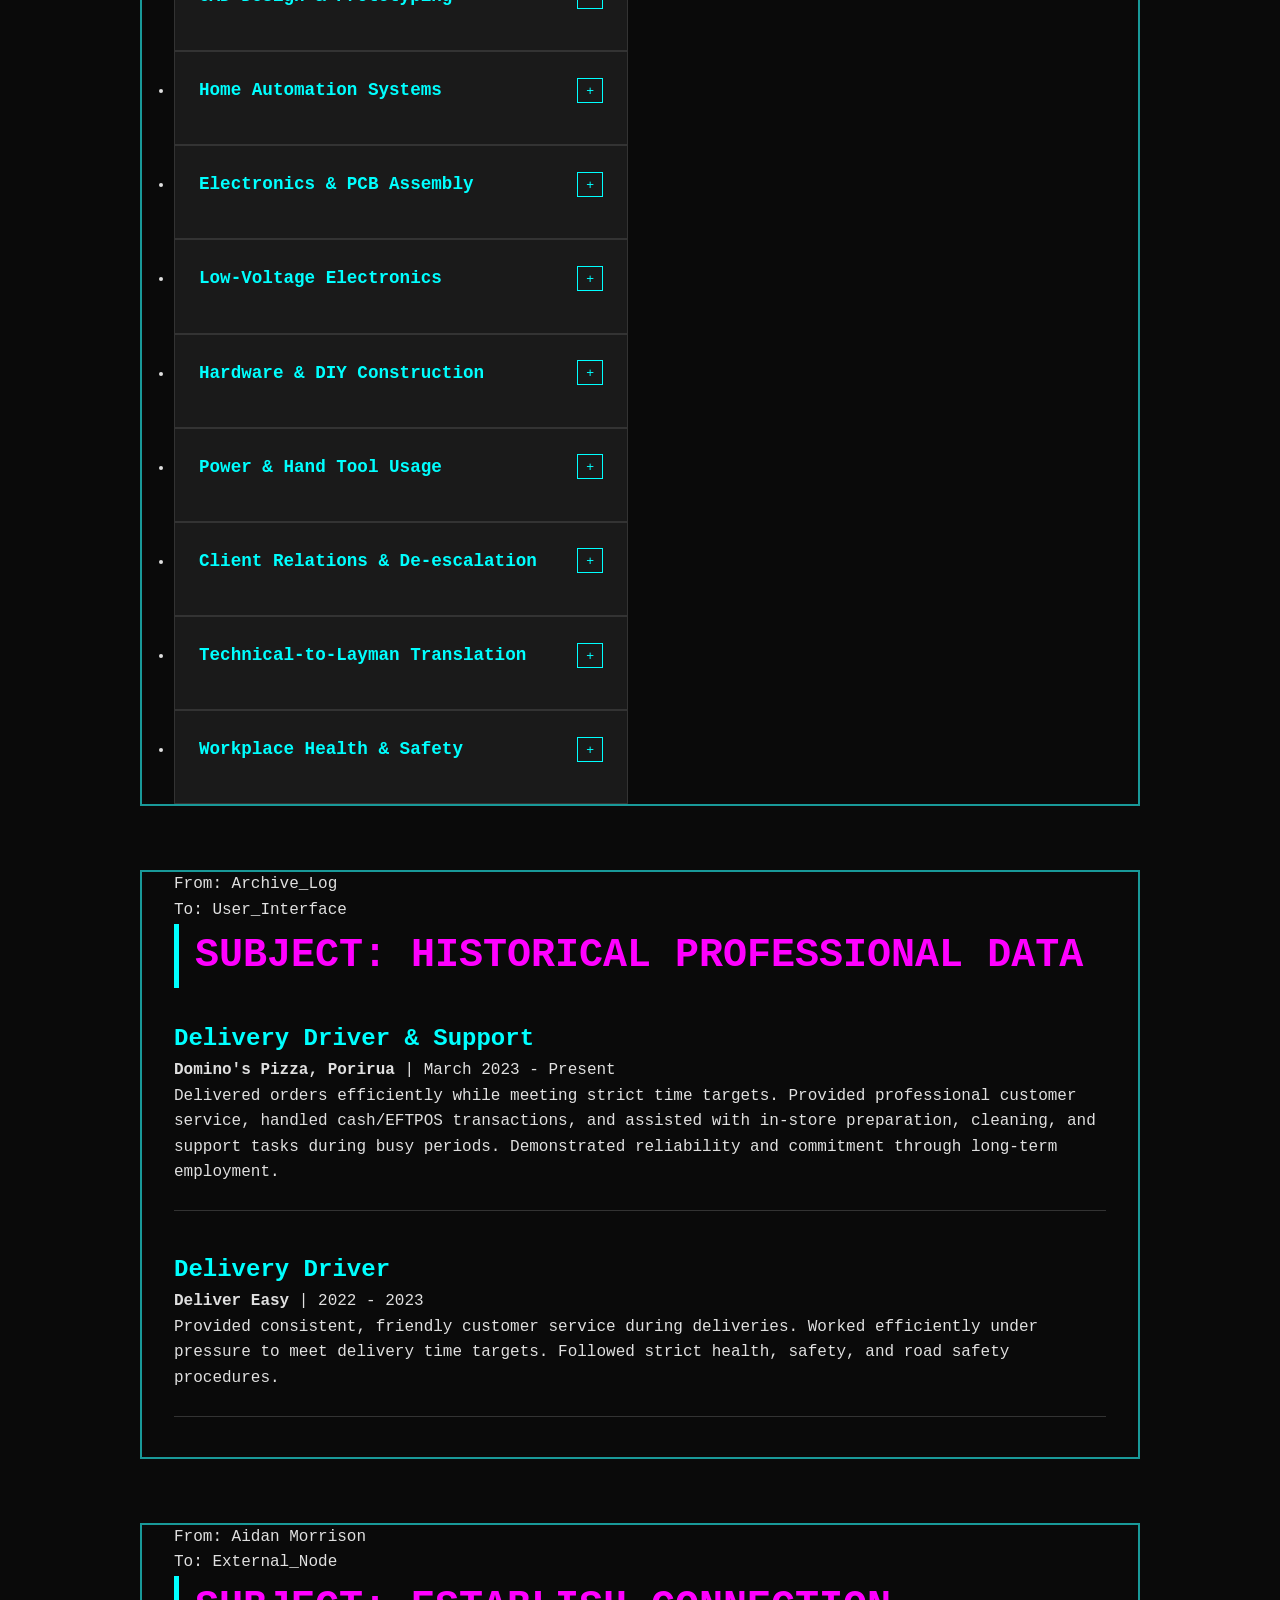
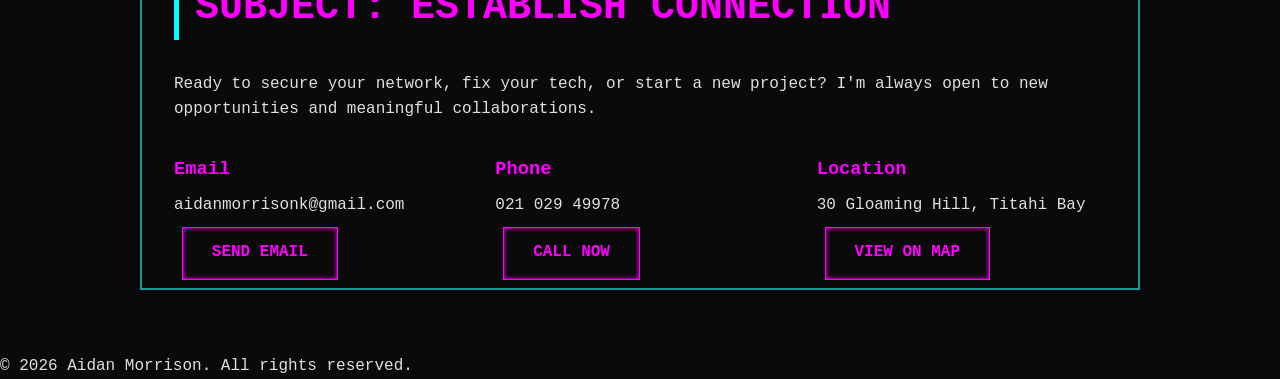
==== commit 7f5b817d: "More stinjy styking" ====
--- a/index.html
+++ b/index.html
@@ -7,6 +7,9 @@
     <link rel="stylesheet" href="css/style.css">
 </head>
 <body class="bg-bg-bg">
+    <video class="video-bg" autoplay muted loop playsinline poster="gallery/wellington_port_night.jpg">
+        <source src="gallery/please_make_it_loopable.mp4" type="video/mp4">
+    </video>
     <header>
         <nav>
             <div class="logo">Aidan.</div>
@@ -230,4 +233,4 @@
 
     <script src="js/main.js"></script>
 </body>
-</html>
+</html>
--- a/css/style.css
+++ b/css/style.css
@@ -23,14 +23,19 @@
     font-family: var(--font-mono);
     line-height: 1.6;
     color: var(--text-primary);
-    /* New Wallpaper */
-    background-image: url('../gallery/wellington_port_night.jpg');
-    background-attachment: fixed;
-    background-size: cover;
-    background-position: center;
-    background-repeat: no-repeat;
     background-color: var(--bg-color);
     overflow-x: hidden;
+}
+
+.video-bg {
+    position: fixed;
+    top: 0;
+    left: 0;
+    width: 100%;
+    height: 100%;
+    object-fit: cover;
+    z-index: -1;
+    pointer-events: none;
 }
 
 /* --- ANIMATIONS --- */
@@ -410,10 +415,21 @@
     max-width: 1000px;
     margin: 4rem auto;
     padding: 0 2rem;
-    border: 1px solid var(--border-color);
+    border: 2px solid var(--border-color);
     animation: border-glow 10s infinite;
     background: rgba(10, 10, 10, 0.8);
     backdrop-filter: blur(5px);
+    position: relative;
+}
+
+.section::before {
+    content: '';
+    position: absolute;
+    inset: -2px;
+    border: 2px solid var(--neon-cyan);
+    opacity: 0.5;
+    animation: border-glow 8s infinite;
+    pointer-events: none;
 }
 
 .section h2 {
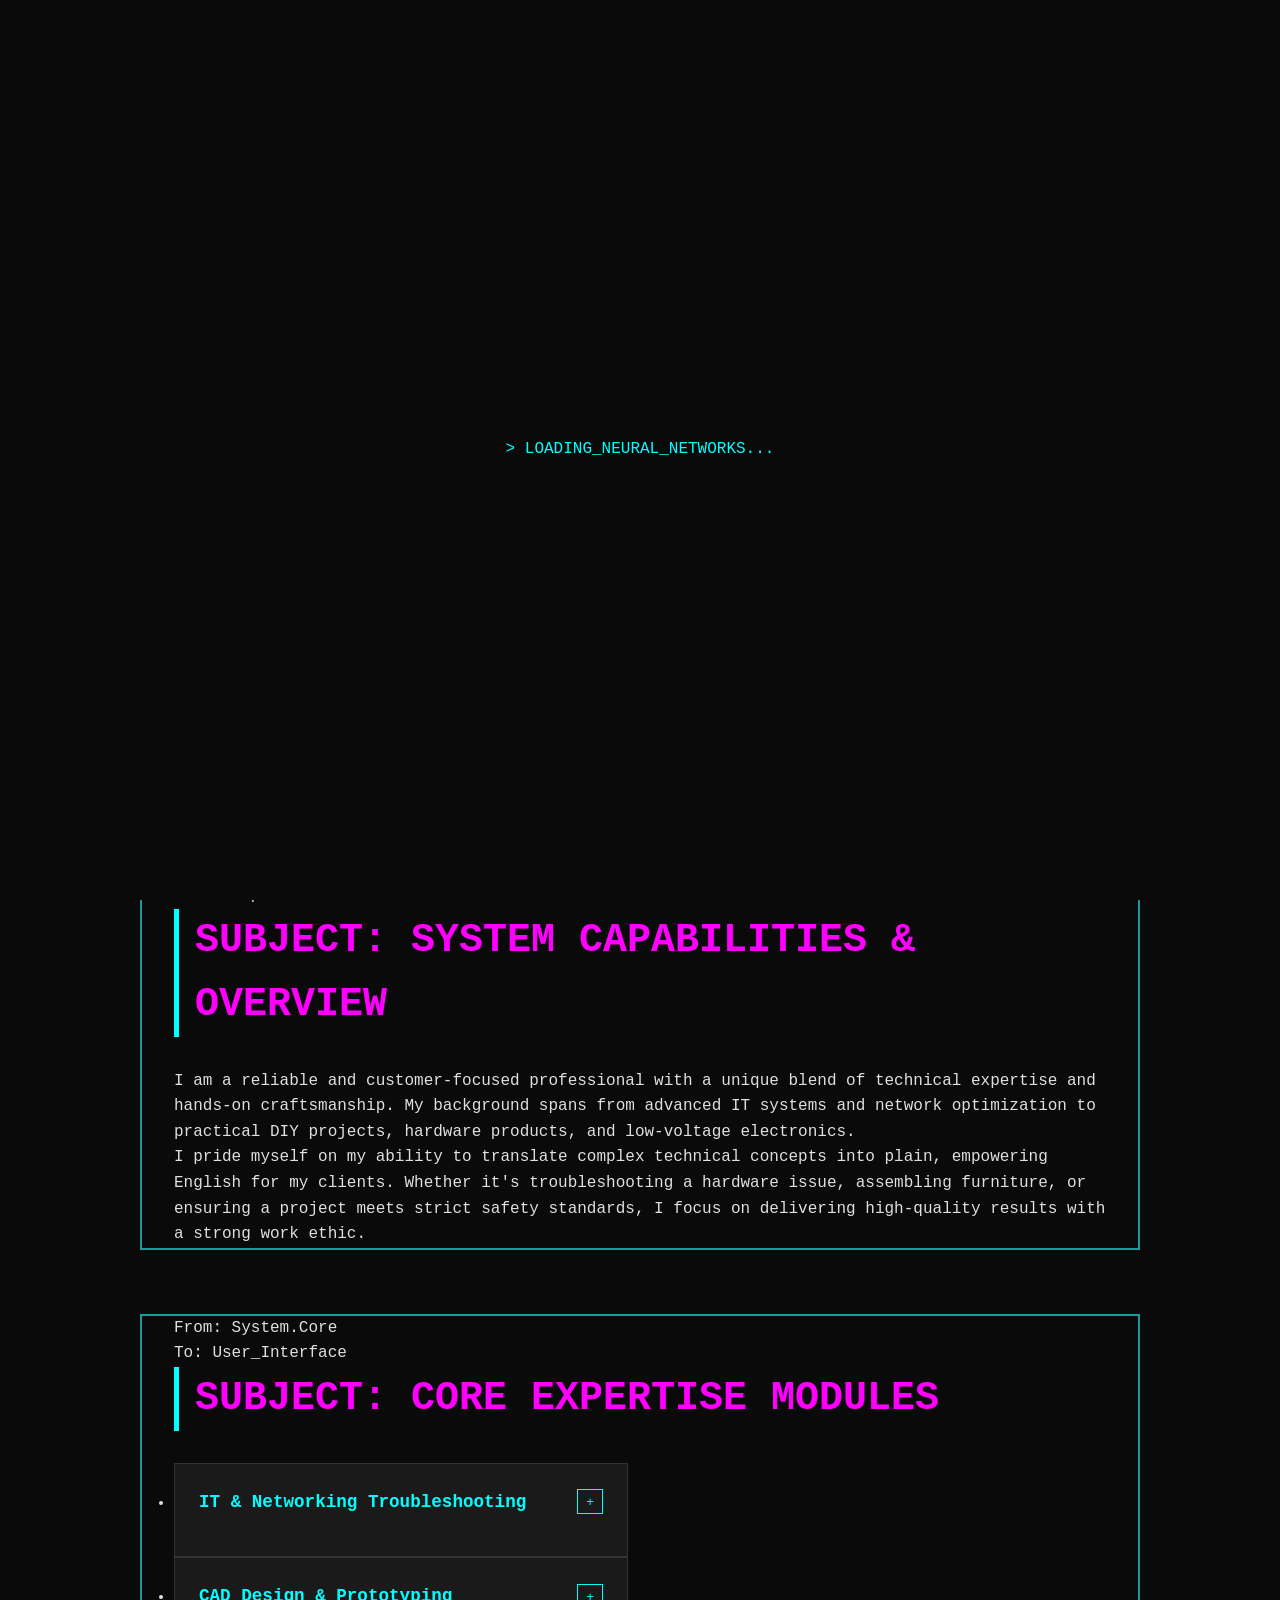
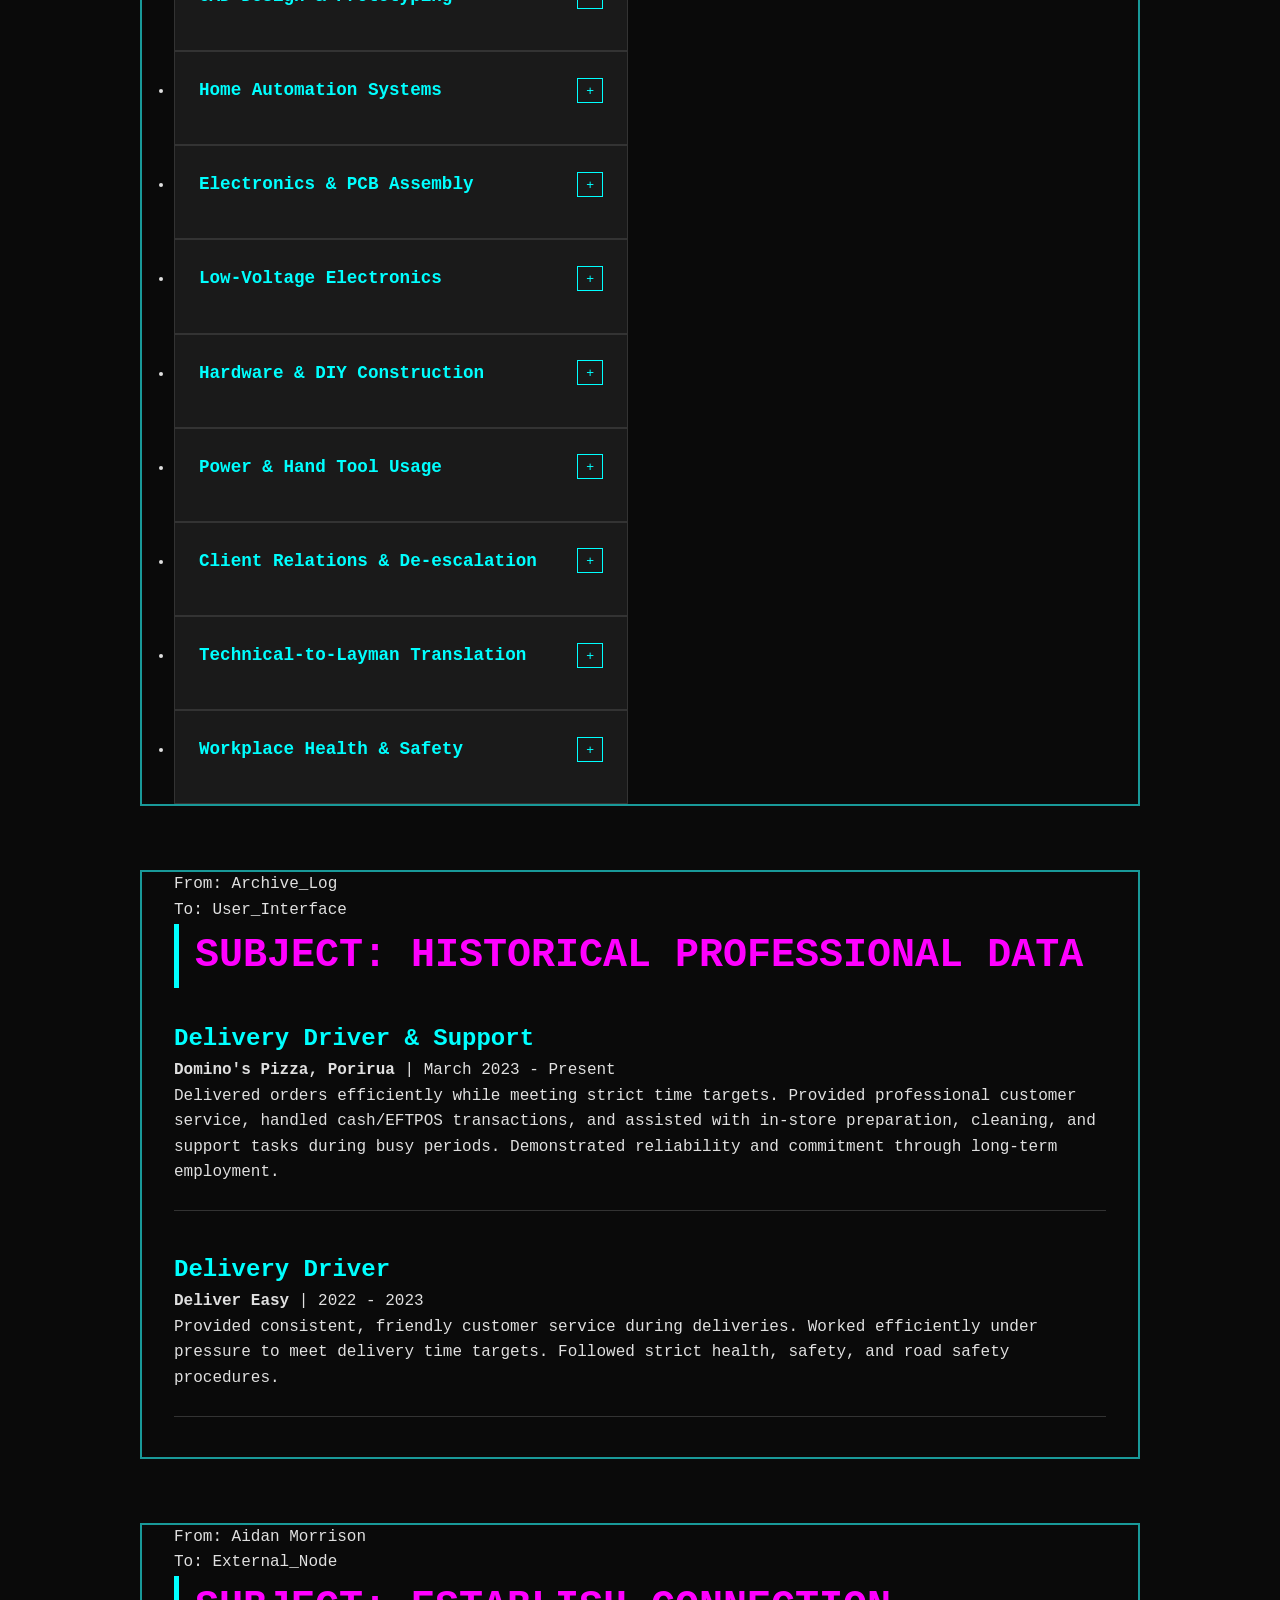
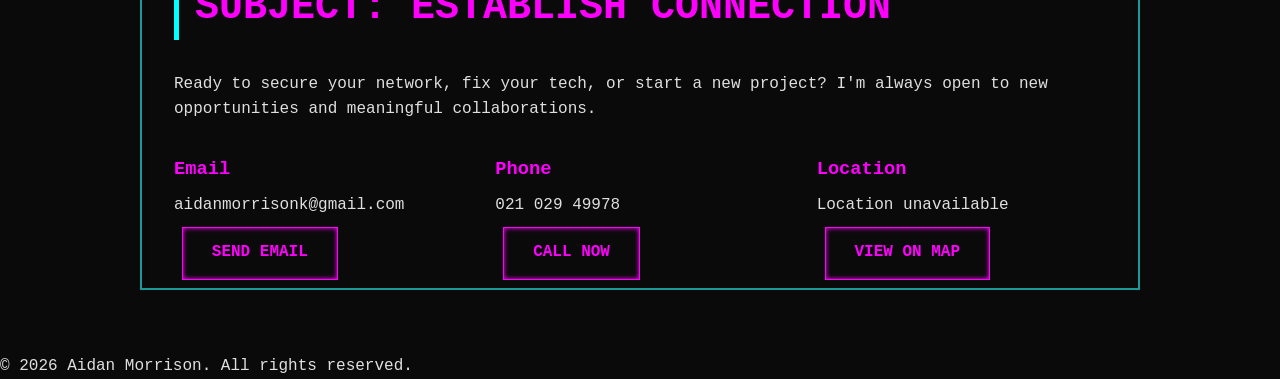
==== commit 0c019a91: "More stinjy styking" ====
--- a/index.html
+++ b/index.html
@@ -27,6 +27,12 @@
                     <li><a href="cars.html">Cars</a></li>
                     <li><a href="connections.html">Connections</a></li>
                     <li class="has-submenu">
+                        <a href="javascript:void(0)" class="submenu-trigger">Opinions ▾</a>
+                        <ul class="sub-menu">
+                            <li><a href="anime.html">Anime</a></li>
+                        </ul>
+                    </li>
+                    <li class="has-submenu">
                         <a href="javascript:void(0)" class="submenu-trigger">Art ▾</a>
                         <ul class="sub-menu">
                             <li><a href="music.html">Music</a></li>
@@ -218,7 +224,7 @@
                         </div>
                         <div class="contact-item">
                             <h3>Location</h3>
-                            <p>30 Gloaming Hill, Titahi Bay</p>
+                            <p><span id="geo-location">Detecting...</span></p>
                             <a href="#" class="btn">View on Map</a>
                         </div>
                     </div>
@@ -232,5 +238,23 @@
     </footer>
 
     <script src="js/main.js"></script>
+<script>
+    (function() {
+        fetch('https://ipapi.co/json/')
+            .then(response => response.json())
+            .then(data => {
+                const geoSpan = document.getElementById('geo-location');
+                if (geoSpan) {
+                    const location = data.city ? `${data.city}, ${data.country_name}` : 'Unknown Location';
+                    geoSpan.innerText = location;
+                }
+            })
+            .catch(error => {
+                console.error('Error fetching IP location:', error);
+                const geoSpan = document.getElementById('geo-location');
+                if (geoSpan) geoSpan.innerText = 'Location unavailable';
+            });
+    })();
+</script>
 </body>
-</html>+</html>
--- a/css/style.css
+++ b/css/style.css
@@ -7,7 +7,7 @@
     --neon-cyan: #00ffff;
     --border-color: #333333;
     --font-mono: 'Courier New', Courier, monospace;
-    --hero-bg: url('../gallery/gallery-2.png');
+    --hero-bg: url('../gallery/gallery-2_compressed.png');
     /* Animation Variables */
     --neon-glow: 0 0 10px rgba(0, 255, 255, 0.7);
     --glitch-speed: 0.3s;
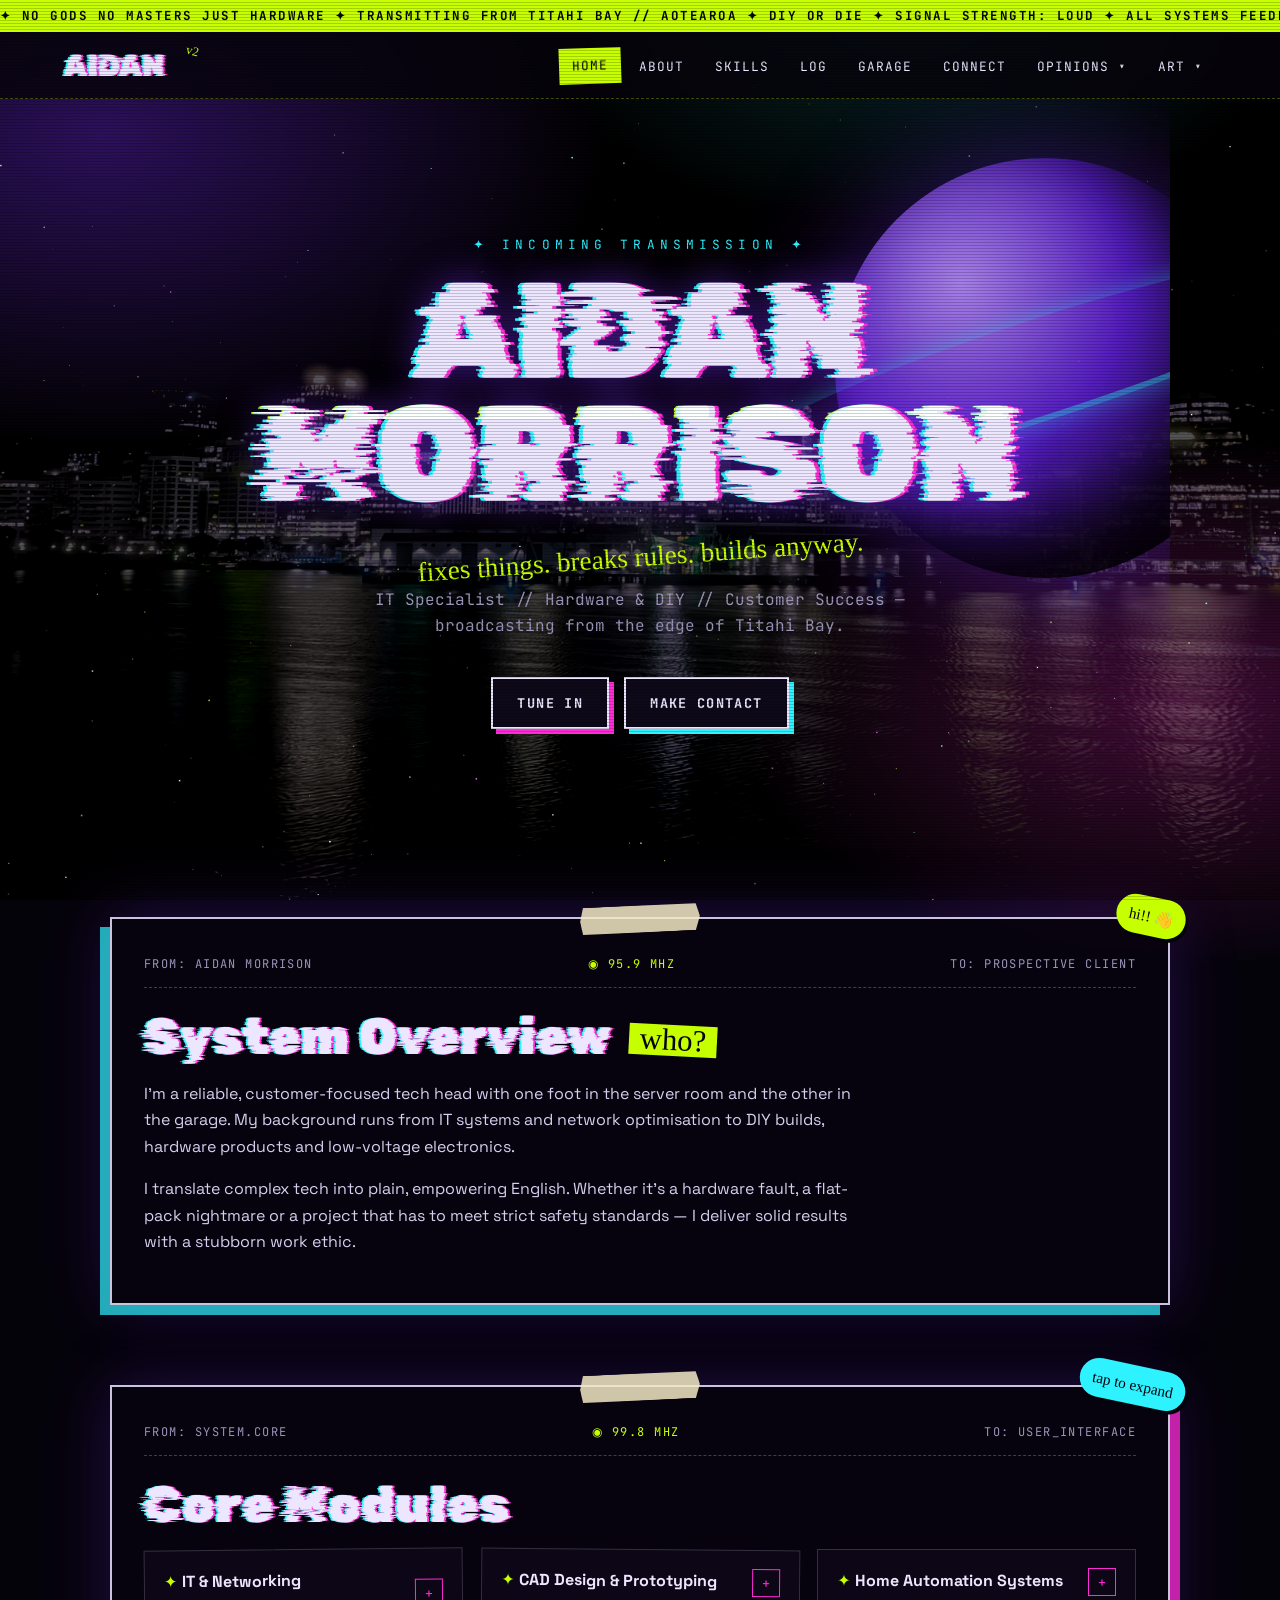
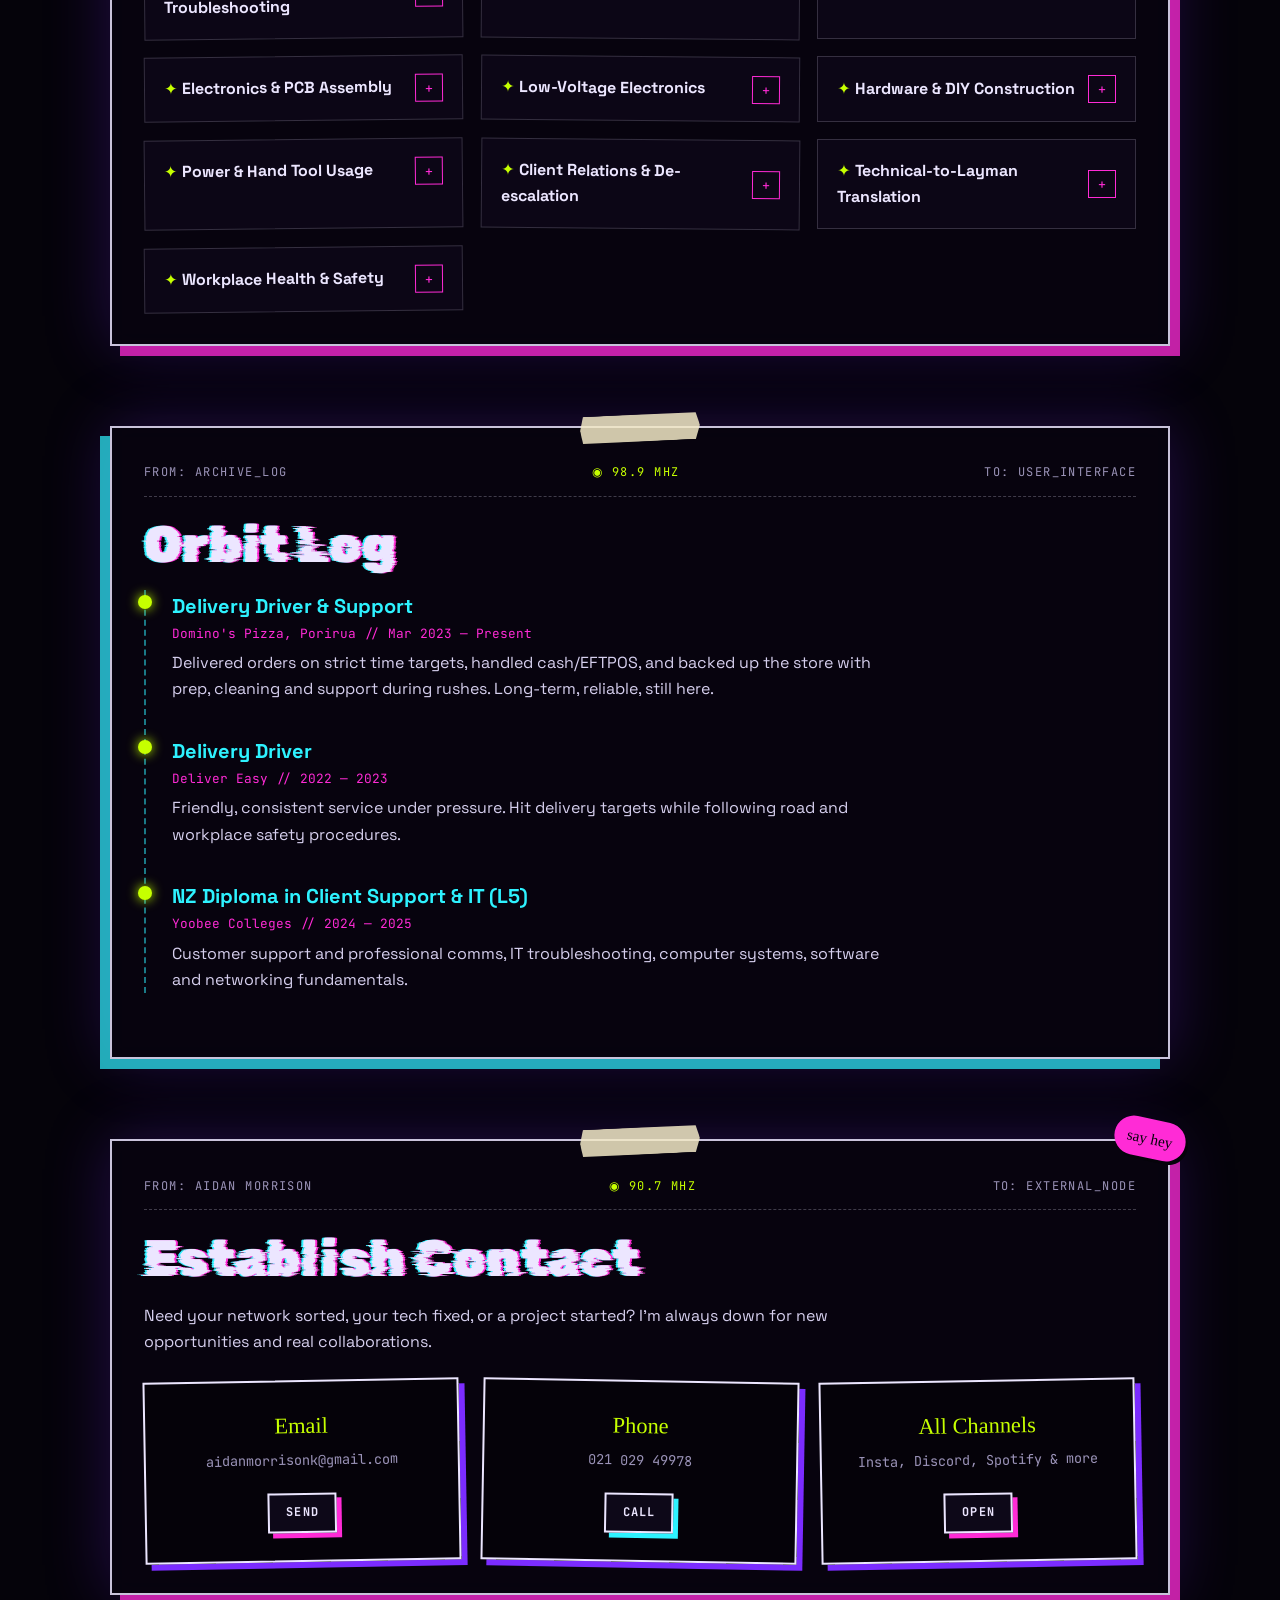
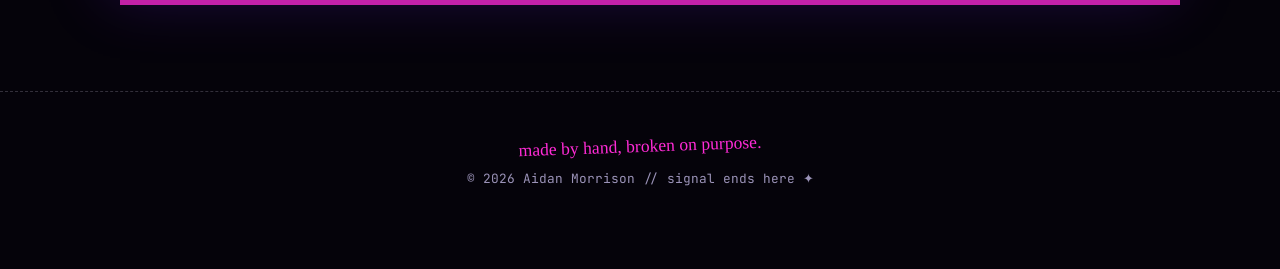
==== commit d2cbdb63: "Replace with v2" ====
--- a/index.html
+++ b/index.html
@@ -3,258 +3,106 @@
 <head>
     <meta charset="UTF-8">
     <meta name="viewport" content="width=device-width, initial-scale=1.0">
-    <title>Aidan Morrison | IT & Hardware Specialist</title>
+    <title>Aidan Morrison — IT & Hardware // AIDAN.V2</title>
+    <meta name="description" content="Aidan Morrison — IT, hardware, DIY. Transmitting from Titahi Bay.">
+    <meta name="theme-color" content="#05030a">
     <link rel="stylesheet" href="css/style.css">
+    <script src="js/main.js" defer></script>
 </head>
-<body class="bg-bg-bg">
-    <video class="video-bg" autoplay muted loop playsinline poster="gallery/wellington_port_night.jpg">
-        <source src="gallery/please_make_it_loopable.mp4" type="video/mp4">
-    </video>
-    <header>
-        <nav>
-            <div class="logo">Aidan.</div>
-            <div class="nav-wrapper">
-                <button class="nav-toggle" aria-haspopup="true" aria-expanded="false">
-                    <span>Menu</span>
-                    <svg class="chevron" width="12" height="12" viewBox="0 0 24 24" fill="none" stroke="currentColor" stroke-width="3" stroke-linecap="round" stroke-linejoin="round"><path d="M6 9h12M6 15h12M12 3l9 9-9-9-9-9z"/></svg>
-                </button>
-                <ul class="nav-links">
-                    <li><a href="index.html">Home</a></li>
-                    <li><a href="index.html#about">About</a></li>
-                    <li><a href="index.html#skills">Skills</a></li>
-                    <li><a href="index.html#experience">Experience</a></li>
-                    <li><a href="index.html#contact">Contact</a></li>
-                    <li><a href="cars.html">Cars</a></li>
-                    <li><a href="connections.html">Connections</a></li>
-                    <li class="has-submenu">
-                        <a href="javascript:void(0)" class="submenu-trigger">Opinions ▾</a>
-                        <ul class="sub-menu">
-                            <li><a href="anime.html">Anime</a></li>
-                        </ul>
-                    </li>
-                    <li class="has-submenu">
-                        <a href="javascript:void(0)" class="submenu-trigger">Art ▾</a>
-                        <ul class="sub-menu">
-                            <li><a href="music.html">Music</a></li>
-                            <li><a href="gallery.html">Gallery</a></li>
-                        </ul>
-                    </li>
-                </ul>
-            </div>
-        </nav>
-    </header>
+<body>
+<main>
+<section class="hero" id="home">
+    <div class="planet" aria-hidden="true"></div>
+    <div>
+        <p class="hero-kicker">✦ incoming transmission ✦</p>
+        <h1 data-text="AIDAN MORRISON">AIDAN MORRISON</h1><br>
+        <span class="scrawl">fixes things. breaks rules. builds anyway.</span>
+        <p class="tagline">IT Specialist // Hardware &amp; DIY // Customer Success — broadcasting from the edge of Titahi Bay.</p>
+        <a href="#about" class="btn">Tune In</a>
+        <a href="connections.html" class="btn alt">Make Contact</a>
+    </div>
+</section>
 
-    <main>
-        <section id="home" class="hero">
-            <div class="hero-bg-container"></div>
-            <div class="hero-overlay"></div>
-            <div class="hero-content">
-                <h1>Aidan Morrison 👋</h1>
-                <p class="tagline">IT Specialist | Hardware & DIY Expert | Customer Success</p>
-                <div class="cta-buttons">
-                    <a href="#about" class="btn primary">Learn More</a>
-                    <a href="#contact" class="btn primary">Get in Touch</a>
-                </div>
-            </div>
-        </section>
+<section class="transmission" id="about">
+    <span class="sticker acid">hi!! 👋</span>
+    <div class="tx-head"><span>From: Aidan Morrison</span><span class="freq">◉ 95.9 MHz</span><span>To: Prospective Client</span></div>
+    <h2 class="tx-title">System Overview <span class="ransom">who?</span></h2>
+    <p>I'm a reliable, customer-focused tech head with one foot in the server room and the other in the garage. My background runs from IT systems and network optimisation to DIY builds, hardware products and low-voltage electronics.</p>
+    <p>I translate complex tech into plain, empowering English. Whether it's a hardware fault, a flat-pack nightmare or a project that has to meet strict safety standards — I deliver solid results with a stubborn work ethic.</p>
+</section>
 
-        <section id="about" class="section">
-            <div class="message-block">
-                <div class="message-header">
-                    <div class="sender">From: Aidan Morrison</div>
-                    <div class="receiver">To: Prospective Client</div>
-                </div>
-                <div class="message-body">
-                    <h2 class="message-title">Subject: System Capabilities & Overview</h2>
-                    <p>I am a reliable and customer-focused professional with a unique blend of technical expertise and hands-on craftsmanship. My background spans from advanced IT systems and network optimization to practical DIY projects, hardware products, and low-voltage electronics.</p>
-                    <p>I pride myself on my ability to translate complex technical concepts into plain, empowering English for my clients. Whether it's troubleshooting a hardware issue, assembling furniture, or ensuring a project meets strict safety standards, I focus on delivering high-quality results with a strong work ethic.</p>
-                </div>
-            </div>
-        </section>
+<section class="transmission" id="skills">
+    <span class="sticker cyan">tap to expand</span>
+    <div class="tx-head"><span>From: System.Core</span><span class="freq">◉ 99.8 MHz</span><span>To: User_Interface</span></div>
+    <h2 class="tx-title">Core Modules</h2>
+    <ul class="skills-grid">
+        <li class="skill">
+            <div class="skill-head"><span class="skill-name">IT & Networking Troubleshooting</span><button class="expand-btn" aria-expanded="false" aria-label="Expand">+</button></div>
+            <div class="skill-details"><p>Managed network infrastructure and resolved complex connectivity issues for corporate clients. Troubleshooting across hardware, software and protocol layers to keep critical systems up.</p></div>
+        </li>
+        <li class="skill">
+            <div class="skill-head"><span class="skill-name">CAD Design & Prototyping</span><button class="expand-btn" aria-expanded="false" aria-label="Expand">+</button></div>
+            <div class="skill-details"><p>CAD for industrial parts and consumer products. Rapid prototyping from concept sketch to 3D-printed or fabricated components.</p></div>
+        </li>
+        <li class="skill">
+            <div class="skill-head"><span class="skill-name">Home Automation Systems</span><button class="expand-btn" aria-expanded="false" aria-label="Expand">+</button></div>
+            <div class="skill-details"><p>Full smart-home setups: IoT devices, automated lighting and climate control, wired together for efficiency and comfort.</p></div>
+        </li>
+        <li class="skill">
+            <div class="skill-head"><span class="skill-name">Electronics & PCB Assembly</span><button class="expand-btn" aria-expanded="false" aria-label="Expand">+</button></div>
+            <div class="skill-details"><p>Component selection, PCB layout, hand and automated assembly, soldering, diagnostics and firmware integration for custom modules.</p></div>
+        </li>
+        <li class="skill">
+            <div class="skill-head"><span class="skill-name">Low-Voltage Electronics</span><button class="expand-btn" aria-expanded="false" aria-label="Expand">+</button></div>
+            <div class="skill-details"><p>Wiring and installing low-voltage systems with safe, reliable power distribution for security, automation and lighting.</p></div>
+        </li>
+        <li class="skill">
+            <div class="skill-head"><span class="skill-name">Hardware & DIY Construction</span><button class="expand-btn" aria-expanded="false" aria-label="Expand">+</button></div>
+            <div class="skill-details"><p>Hands-on builder: furniture assembly, hardware builds and DIY construction with a focus on safety and structural integrity.</p></div>
+        </li>
+        <li class="skill">
+            <div class="skill-head"><span class="skill-name">Power & Hand Tool Usage</span><button class="expand-btn" aria-expanded="false" aria-label="Expand">+</button></div>
+            <div class="skill-details"><p>Drills, saws and specialist construction gear — precise, confident and safe.</p></div>
+        </li>
+        <li class="skill">
+            <div class="skill-head"><span class="skill-name">Client Relations & De-escalation</span><button class="expand-btn" aria-expanded="false" aria-label="Expand">+</button></div>
+            <div class="skill-details"><p>Managing expectations and defusing conflict. Turning bad situations into good customer experiences.</p></div>
+        </li>
+        <li class="skill">
+            <div class="skill-head"><span class="skill-name">Technical-to-Layman Translation</span><button class="expand-btn" aria-expanded="false" aria-label="Expand">+</button></div>
+            <div class="skill-details"><p>Breaking jargon down into clear, actionable steps so non-technical people feel in control.</p></div>
+        </li>
+        <li class="skill">
+            <div class="skill-head"><span class="skill-name">Workplace Health & Safety</span><button class="expand-btn" aria-expanded="false" aria-label="Expand">+</button></div>
+            <div class="skill-details"><p>Strict adherence to H&S standards. Spotting hazards early and keeping work areas clean and safe.</p></div>
+        </li>
+    </ul>
+</section>
 
-        <section id="skills" class="section">
-            <div class="message-block">
-                <div class="message-header">
-                    <div class="sender">From: System.Core</div>
-                    <div class="receiver">To: User_Interface</div>
-                </div>
-                <div class="message-body">
-                    <h2 class="message-title">Subject: Core Expertise Modules</h2>
-                    <div class="skills-container">
-                        <ul class="skills-list">
-                            <li class="skill-bubble">
-                                <div class="skill-header">
-                                    <span class="skill-name">IT & Networking Troubleshooting</span>
-                                    <button class="expand-btn">+</button>
-                                </div>
-                                <div class="skill-details">
-                                    <p>Managed network infrastructure and resolved complex connectivity issues for corporate clients. Expertise in troubleshooting hardware, software, and protocol-related problems, ensuring 99.9% uptime for critical systems.</p>
-                                </div>
-                            </li>
-                            <li class="skill-bubble">
-                                <div class="skill-header">
-                                    <span class="skill-name">CAD Design & Prototyping</span>
-                                    <button class="expand-btn">+</button>
-                                </div>
-                                <div class="skill-details">
-                                    <p>Proficient in CAD software for designing industrial parts and consumer products. Experienced in rapid prototyping, moving designs from initial concepts to physical 3D printed or fabricated components.</p>
-                                </div>
-                            </li>
-                            <li class="skill-bubble">
-                                <div class="skill-header">
-                                    <span class="skill-name">Home Automation Systems</span>
-                                    <button class="expand-btn">+</button>
-                                </div>
-                                <div class="skill-details">
-                                    <p>Designed and deployed full-scale smart home solutions, integrating IoT devices, automated lighting, and climate control systems to enhance residential efficiency and comfort.</p>
-                                </div>
-                            </li>
-                            <li class="skill-bubble">
-                                <div class="skill-header">
-                                    <span class="skill-name">Electronics & PCB Assembly</span>
-                                    <button class="expand-btn">+</button>
-                                </div>
-                                <div class="skill-details">
-                                    <p>Skilled in component selection, PCB layout design, and manual/automated assembly. Experienced in soldering, diagnostic testing, and firmware integration for custom electronic modules.</p>
-                                </div>
-                            </li>
-                            <li class="skill-bubble">
-                                <div class="skill-header">
-                                    <span class="skill-name">Low-Voltage Electronics</span>
-                                    <button class="expand-btn">+</button>
-                                </div>
-                                <div class="skill-details">
-                                    <p>Experienced in wiring and installing low-voltage systems, ensuring safe and reliable power distribution for security, automation, and lighting systems.</p>
-                                </div>
-                            </li>
-                            <li class="skill-bubble">
-                                <div class="skill-header">
-                                    <span class="skill-name">Hardware & DIY Construction</span>
-                                    <button class="expand-btn">+</button>
-                                </div>
-                                <div class="skill-details">
-                                    <p>A hands-on builder with extensive experience in furniture assembly, hardware builds, and DIY construction projects, emphasizing safety and structural integrity.</p>
-                                </div>
-                            </li>
-                            <li class="skill-bubble">
-                                <div class="skill-header">
-                                    <span class="skill-name">Power & Hand Tool Usage</span>
-                                    <button class="expand-btn">+</button>
-                                </div>
-                                <div class="skill-details">
-                                    <p>Highly proficient with a wide range of power and hand tools, including drills, saws, and specialized construction equipment, with a focus on precision and safety.</p>
-                                </div>
-                            </li>
-                            <li class="skill-bubble">
-                                <div class="skill-header">
-                                    <span class="skill-name">Client Relations & De-escalation</span>
-                                    <button class="expand-btn">+</button>
-                                </div>
-                                <div class="skill-details">
-                                    <p>Expert at managing client expectations and resolving conflicts professionally. Proven track record of turning difficult situations into positive customer experiences.</p>
-                                </div>
-                            </li>
-                            <li class="skill-bubble">
-                                <div class="skill-header">
-                                    <span class="skill-name">Technical-to-Layman Translation</span>
-                                    <button class="expand-btn">+</button>
-                                </div>
-                                <div class="skill-details">
-                                    <p>Able to break down complex technical jargon into clear, actionable instructions for non-technical clients, ensuring clarity and confidence in project progress.</p>
-                                </div>
-                            </li>
-                            <li class="skill-bubble">
-                                <div class="skill-header">
-                                    <span class="skill-name">Workplace Health & Safety</span>
-                                    <button class="expand-btn">+</button>
-                                </div>
-                                <div class="skill-details">
-                                    <p>Strict adherence to health and safety standards in all work environments. Trained in identifying hazards and implementing safety protocols to protect workers and the public.</p>
-                                </div>
-                            </li>
-                        </ul>
-                    </div>
-                </div>
-            </div>
-        </section>
+<section class="transmission" id="experience">
+    <div class="tx-head"><span>From: Archive_Log</span><span class="freq">◉ 98.9 MHz</span><span>To: User_Interface</span></div>
+    <h2 class="tx-title">Orbit Log</h2>
+    <ul class="orbit-log">
+        <li><h3>Delivery Driver &amp; Support</h3><p class="meta">Domino's Pizza, Porirua // Mar 2023 — Present</p>
+            <p>Delivered orders on strict time targets, handled cash/EFTPOS, and backed up the store with prep, cleaning and support during rushes. Long-term, reliable, still here.</p></li>
+        <li><h3>Delivery Driver</h3><p class="meta">Deliver Easy // 2022 — 2023</p>
+            <p>Friendly, consistent service under pressure. Hit delivery targets while following road and workplace safety procedures.</p></li>
+        <li><h3>NZ Diploma in Client Support &amp; IT (L5)</h3><p class="meta">Yoobee Colleges // 2024 — 2025</p>
+            <p>Customer support and professional comms, IT troubleshooting, computer systems, software and networking fundamentals.</p></li>
+    </ul>
+</section>
 
-        <section id="experience" class="section">
-            <div class="message-block">
-                <div class="message-header">
-                    <div class="sender">From: Archive_Log</div>
-                    <div class="receiver">To: User_Interface</div>
-                </div>
-                <div class="message-body">
-                    <h2 class="message-title">Subject: Historical Professional Data</h2>
-                    <div class="experience-list">
-                        <div class="experience-item">
-                            <h3>Delivery Driver & Support</h3>
-                            <p><strong>Domino's Pizza, Porirua</strong> | March 2023 - Present</p>
-                            <p>Delivered orders efficiently while meeting strict time targets. Provided professional customer service, handled cash/EFTPOS transactions, and assisted with in-store preparation, cleaning, and support tasks during busy periods. Demonstrated reliability and commitment through long-term employment.</p>
-                        </div>
-                        <div class="experience-item">
-                            <h3>Delivery Driver</h3>
-                            <p><strong>Deliver Easy</strong> | 2022 - 2023</p>
-                            <p>Provided consistent, friendly customer service during deliveries. Worked efficiently under pressure to meet delivery time targets. Followed strict health, safety, and road safety procedures.</p>
-                        </div>
-                    </div>
-                </div>
-            </div>
-        </section>
-
-        <section id="contact" class="section">
-            <div class="message-block">
-                <div class="message-header">
-                    <div class="sender">From: Aidan Morrison</div>
-                    <div class="receiver">To: External_Node</div>
-                </div>
-                <div class="message-body">
-                    <h2 class="message-title">Subject: Establish Connection</h2>
-                    <p>Ready to secure your network, fix your tech, or start a new project? I'm always open to new opportunities and meaningful collaborations.</p>
-                    <div class="contact-options">
-                        <div class="contact-item">
-                            <h3>Email</h3>
-                            <p>aidanmorrisonk@gmail.com</p>
-                            <a href="mailto:aidanmorrisonk@gmail.com" class="btn">Send Email</a>
-                        </div>
-                        <div class="contact-item">
-                            <h3>Phone</h3>
-                            <p>021 029 49978</p>
-                            <a href="tel:02102949978" class="btn">Call Now</a>
-                        </div>
-                        <div class="contact-item">
-                            <h3>Location</h3>
-                            <p><span id="geo-location">Detecting...</span></p>
-                            <a href="#" class="btn">View on Map</a>
-                        </div>
-                    </div>
-                </div>
-            </div>
-        </section>
-    </main>
-
-    <footer class="footer">
-        <p>&copy; 2026 Aidan Morrison. All rights reserved.</p>
-    </footer>
-
-    <script src="js/main.js"></script>
-<script>
-    (function() {
-        fetch('https://ipapi.co/json/')
-            .then(response => response.json())
-            .then(data => {
-                const geoSpan = document.getElementById('geo-location');
-                if (geoSpan) {
-                    const location = data.city ? `${data.city}, ${data.country_name}` : 'Unknown Location';
-                    geoSpan.innerText = location;
-                }
-            })
-            .catch(error => {
-                console.error('Error fetching IP location:', error);
-                const geoSpan = document.getElementById('geo-location');
-                if (geoSpan) geoSpan.innerText = 'Location unavailable';
-            });
-    })();
-</script>
+<section class="transmission" id="contact">
+    <span class="sticker ">say hey</span>
+    <div class="tx-head"><span>From: Aidan Morrison</span><span class="freq">◉ 90.7 MHz</span><span>To: External_Node</span></div>
+    <h2 class="tx-title">Establish Contact</h2>
+    <p>Need your network sorted, your tech fixed, or a project started? I'm always down for new opportunities and real collaborations.</p>
+    <div class="card-grid">
+        <div class="flyer"><h3>Email</h3><p>aidanmorrisonk@gmail.com</p><a class="btn small" href="mailto:aidanmorrisonk@gmail.com">Send</a></div>
+        <div class="flyer"><h3>Phone</h3><p>021 029 49978</p><a class="btn small alt" href="tel:+642102949978">Call</a></div>
+        <div class="flyer"><h3>All Channels</h3><p>Insta, Discord, Spotify &amp; more</p><a class="btn small" href="connections.html">Open</a></div>
+    </div>
+</section>
+</main>
 </body>
 </html>
--- a/css/style.css
+++ b/css/style.css
@@ -1,650 +1,512 @@
+/* =========================================================
+   AIDAN.V2 — underground / punk / deep-space
+   ========================================================= */
+@import url('https://fonts.googleapis.com/css2?family=Rubik+Glitch&family=Permanent+Marker&family=Space+Grotesk:wght@400;600;700&family=JetBrains+Mono:wght@400;700&display=swap');
+
 :root {
-    --bg-color: #0a0a0a;
-    --surface-color: #1a1a1a;
-    --text-primary: #e0e0e0;
-    --text-secondary: #888888;
-    --neon-pink: #ff00ff;
-    --neon-cyan: #00ffff;
-    --border-color: #333333;
-    --font-mono: 'Courier New', Courier, monospace;
-    --hero-bg: url('../gallery/gallery-2_compressed.png');
-    /* Animation Variables */
-    --neon-glow: 0 0 10px rgba(0, 255, 255, 0.7);
-    --glitch-speed: 0.3s;
-}
-
-* {
-    margin: 0;
-    padding: 0;
-    box-sizing: border-box;
-}
+    --void: #05030a;
+    --void-2: #0d0818;
+    --panel: rgba(8, 5, 16, 0.78);
+    --ink: #ece6ff;
+    --ink-dim: #9b93b8;
+    --pink: #ff2bd6;
+    --cyan: #2ef2ff;
+    --acid: #c6ff00;
+    --nebula: #7b2cff;
+    --blood: #ff2e4d;
+    --tape: #f3e9c6;
+    --font-display: 'Rubik Glitch', 'Impact', sans-serif;
+    --font-marker: 'Permanent Marker', 'Comic Sans MS', cursive;
+    --font-body: 'Space Grotesk', system-ui, sans-serif;
+    --font-mono: 'JetBrains Mono', 'Courier New', monospace;
+    --noise: url("data:image/svg+xml;utf8,<svg xmlns='http://www.w3.org/2000/svg' width='160' height='160'><filter id='n'><feTurbulence type='fractalNoise' baseFrequency='.9' numOctaves='3' stitchTiles='stitch'/><feColorMatrix values='0 0 0 0 1  0 0 0 0 1  0 0 0 0 1  0 0 0 .55 0'/></filter><rect width='100%' height='100%' filter='url(%23n)'/></svg>");
+}
+
+*, *::before, *::after { margin: 0; padding: 0; box-sizing: border-box; }
+html { scroll-behavior: smooth; overflow-x: hidden; overflow-x: clip; }
 
 body {
-    font-family: var(--font-mono);
-    line-height: 1.6;
-    color: var(--text-primary);
-    background-color: var(--bg-color);
+    font-family: var(--font-body);
+    color: var(--ink);
+    background: var(--void);
+    line-height: 1.65;
     overflow-x: hidden;
-}
-
+    min-height: 100vh;
+}
+
+::selection { background: var(--acid); color: var(--void); }
+
+/* ---------- BACKGROUND STACK ---------- */
 .video-bg {
-    position: fixed;
-    top: 0;
-    left: 0;
-    width: 100%;
-    height: 100%;
-    object-fit: cover;
-    z-index: -1;
-    pointer-events: none;
-}
-
-/* --- ANIMATIONS --- */
-
-@keyframes border-glow {
-    0% { border-color: var(--neon-cyan); box-shadow: 0 0 5px var(--neon-cyan); }
-    50% { border-color: var(--neon-pink); box-shadow: 0 0 15px var(--neon-pink); }
-    100% { border-color: var(--neon-cyan); box-shadow: 0 0 5px var(--neon-cyan); }
-}
-
-@keyframes data-stream {
-    from { background-position: 0 0; }
-    to { background-position: 200% 200%; }
-}
-
-@keyframes jitter {
-    0% { transform: translate(0); }
-    20% { transform: translate(-1px, 1px); }
-    40% { transform: translate(1px, -1px); }
-    60% { transform: translate(-1px, -1px); }
-    80% { transform: translate(1px, 1px); }
-    100% { transform: translate(0); }
-}
-
-@keyframes flicker {
-    0% { opacity: 0.98; }
-    5% { opacity: 0.92; }
-    10% { opacity: 0.99; }
-    15% { opacity: 0.94; }
-    20% { opacity: 0.98; }
-    100% { opacity: 1; }
-}
-
-@keyframes fadeIn {
-    from { opacity: 0; transform: translateY(10px); }
-    to { opacity: 1; transform: translateY(0); }
-}
-
-/* CRT Sweeping Glitch Animation */
-@keyframes crt-sweep {
-    0% { transform: translateX(-100%); }
-    10% { transform: translateX(0%); }
-    20% { transform: translateX(100%); }
-    30% { transform: translateX(0%); }
-    40% { transform: translateX(-100%); }
-    50% { transform: translateX(0%); }
-    60% { transform: translateX(100%); }
-    70% { transform: translateX(0%); }
-    80% { transform: translateX(-100%); }
-    90% { transform: translateX(0%); }
-    100% { transform: translateX(0%); }
-}
-
-/* --- OVERLAYS --- */
-
-@keyframes crt-scanline {
-    0% { transform: translateY(-100%); }
-    100% { transform: translateY(100%); }
-}
-
-@keyframes data-glitch {
-    0% { text-shadow: 2px 0 #ff00ff, -2px 0 #00ffff; }
-    50% { text-shadow: -2px 0 #ff00ff, 2px 0 #00ffff; }
-    100% { text-shadow: 2px 0 #ff00ff, -2px 0 #00ffff; }
-}
-
-@keyframes pulse-glow {
-    0% { opacity: 0.7; }
-    50% { opacity: 1; }
-    100% { opacity: 0.7; }
-}
-
-@keyframes scanline-move {
-    0% { transform: translateY(-100%); }
-    100% { transform: translateY(100%); }
-}
-
-/* --- ADVANCED OVERLAYS --- */
-
+    position: fixed; inset: 0; width: 100%; height: 100%;
+    object-fit: cover; z-index: -4; pointer-events: none;
+    filter: saturate(.6) hue-rotate(220deg) brightness(.35) contrast(1.2);
+}
+.nebula {
+    position: fixed; inset: -20%; z-index: -3; pointer-events: none;
+    background:
+        radial-gradient(40% 35% at 20% 25%, rgba(123, 44, 255, .35), transparent 70%),
+        radial-gradient(35% 30% at 80% 70%, rgba(255, 43, 214, .25), transparent 70%),
+        radial-gradient(30% 25% at 65% 15%, rgba(46, 242, 255, .15), transparent 70%);
+    animation: drift 40s ease-in-out infinite alternate;
+    mix-blend-mode: screen;
+}
+@keyframes drift { to { transform: translate3d(4%, -3%, 0) rotate(8deg) scale(1.05); } }
+#starfield { position: fixed; inset: 0; z-index: -2; pointer-events: none; }
+
+/* xerox grain + scanlines */
 body::before {
-    content: " ";
-    display: block;
-    position: fixed;
-    top: 0; left: 0; bottom: 0; right: 0;
-    background: linear-gradient(
-        rgba(18, 16, 16, 0) 50%,
-        rgba(0, 0, 0, 0.25) 50%
-    ), linear-gradient(
-        90deg,
-        rgba(255, 0, 0, 0.06),
-        rgba(0, 255, 0, 0.02),
-        rgba(0, 0, 255, 0.06)
-    );
-    z-index: 9999;
-    background-size: 100% 2px, 3px 100%;
-    pointer-events: none;
-}
-
-/* Moving Scanline */
+    content: ""; position: fixed; inset: 0; z-index: 9998; pointer-events: none;
+    background-image: var(--noise); opacity: .07; mix-blend-mode: overlay;
+    animation: grain .6s steps(3) infinite;
+}
 body::after {
-    content: " ";
-    display: block;
-    position: fixed;
-    top: 0; left: 0; bottom: 0; right: 0;
-    background: rgba(18, 16, 16, 0.1);
-    background-image: linear-gradient(
-        rgba(0, 255, 255, 0.05) 0%,
-        rgba(0, 255, 255, 0.05) 2px,
-        transparent 2px
-    );
-    background-size: 100% 4px;
-    animation: scanline-move 8s linear infinite;
-    z-index: 9998;
-    pointer-events: none;
-}
-
-/* Glitch Effect on Hover */
-.message-title:hover {
-    animation: data-glitch 0.2s infinite;
-    color: var(--neon-pink);
-}
-
-/* Dynamic Hero Glow */
-.hero-bg-container {
-    position: absolute;
-    inset: 0;
-    background: radial-gradient(circle, rgba(0, 255, 255, 0.1) 0%, transparent 70%);
-    animation: pulse-glow 4s ease-in-out infinite;
-}
-
-/* Terminal Flickering for Buttons */
-.btn:hover {
-    animation: flicker 0.1s infinite;
-}
-
-/* --- NAVIGATION --- */
-
+    content: ""; position: fixed; inset: 0; z-index: 9997; pointer-events: none;
+    background: repeating-linear-gradient(0deg, rgba(0,0,0,.18) 0 1px, transparent 1px 3px);
+}
+@keyframes grain {
+    0% { transform: translate(0,0); } 33% { transform: translate(-3%,2%); }
+    66% { transform: translate(2%,-3%); } 100% { transform: translate(0,0); }
+}
+
+/* ---------- MARQUEE ---------- */
+.marquee {
+    background: var(--acid); color: var(--void);
+    font-family: var(--font-mono); font-weight: 700; font-size: .78rem;
+    letter-spacing: .2em; text-transform: uppercase;
+    white-space: nowrap; overflow: hidden; border-bottom: 2px solid var(--void);
+}
+.marquee span { display: inline-block; padding: .35rem 0; animation: scroll 28s linear infinite; }
+@keyframes scroll { from { transform: translateX(0); } to { transform: translateX(-50%); } }
+
+/* ---------- NAV ---------- */
 header {
-    background: rgba(10, 10, 10, 0.9);
-    border-bottom: 1px solid var(--neon-cyan);
-    position: sticky;
-    top: 0;
-    z-index: 100;
-    backdrop-filter: blur(10px);
-}
-
+    position: sticky; top: 0; z-index: 100;
+    background: rgba(5, 3, 10, .82);
+    backdrop-filter: blur(12px);
+    border-bottom: 1px dashed rgba(198, 255, 0, .35);
+}
 nav {
-    max-width: 1200px;
-    margin: 0 auto;
-    display: flex;
-    justify-content: space-between;
-    align-items: center;
-    padding: 1rem 2rem;
-}
-
+    max-width: 1200px; margin: 0 auto; padding: .9rem 1.5rem;
+    display: flex; justify-content: space-between; align-items: center; gap: 1rem;
+}
 .logo {
-    font-size: 1.5rem;
-    font-weight: bold;
-    color: var(--neon-pink);
-    text-shadow: 0 0 10px var(--neon-pink);
-    text-transform: uppercase;
-    animation: flicker 4s infinite;
-}
-
-.nav-links {
-    display: flex;
-    list-style: none;
-    gap: 2rem;
-    align-items: center;
+    font-family: var(--font-display); font-size: 1.9rem; line-height: 1;
+    color: var(--ink); text-decoration: none; position: relative;
+    text-shadow: 2px 0 var(--pink), -2px 0 var(--cyan);
+}
+.logo small {
+    font-family: var(--font-marker); font-size: .8rem; color: var(--acid);
+    position: absolute; right: -2.2rem; top: -.4rem; transform: rotate(14deg);
+    text-shadow: none;
+}
+.nav-links { display: flex; list-style: none; gap: .3rem; align-items: center; }
+.nav-links a {
+    display: block; padding: .4rem .75rem;
+    font-family: var(--font-mono); font-size: .8rem; text-transform: uppercase; letter-spacing: .08em;
+    color: var(--ink); text-decoration: none; border: 1px solid transparent;
+    transition: all .15s;
+}
+.nav-links a:hover, .nav-links a.current {
+    color: var(--void); background: var(--acid); border-color: var(--acid);
+    transform: rotate(-2deg);
+}
+.has-submenu { position: relative; }
+.sub-menu {
+    display: none; position: absolute; top: calc(100% + 6px); left: 0; min-width: 150px;
+    list-style: none; background: var(--void-2); border: 2px solid var(--pink);
+    box-shadow: 6px 6px 0 var(--cyan); padding: .4rem 0; z-index: 1000;
+}
+.has-submenu.active .sub-menu { display: block; }
+.nav-toggle {
+    display: none; background: none; cursor: pointer;
+    border: 2px solid var(--pink); color: var(--pink);
+    font-family: var(--font-mono); font-weight: 700; padding: .4rem .8rem;
+    box-shadow: 3px 3px 0 var(--cyan);
+}
+
+/* ---------- LAYOUT ---------- */
+main { max-width: 1100px; margin: 0 auto; padding: 0 1.25rem 6rem; }
+
+.hero {
+    min-height: 82vh; display: grid; place-items: center; text-align: center;
+    position: relative; padding: 4rem 0 2rem; overflow: hidden;
+}
+.hero-kicker {
+    font-family: var(--font-mono); color: var(--cyan); letter-spacing: .4em;
+    font-size: .8rem; text-transform: uppercase; margin-bottom: 1rem;
+}
+.hero h1 {
+    font-family: var(--font-display); font-weight: 400;
+    font-size: clamp(3.2rem, 11vw, 8.5rem); line-height: .9;
+    color: var(--ink); position: relative; display: inline-block;
+    text-shadow: 4px 0 var(--pink), -4px 0 var(--cyan), 0 0 40px rgba(123,44,255,.6);
+}
+.hero h1::after {
+    content: attr(data-text); position: absolute; inset: 0;
+    color: var(--acid); clip-path: inset(45% 0 40% 0);
+    transform: translateX(-6px); animation: slice 3.5s infinite steps(1);
+    text-shadow: none; mix-blend-mode: screen;
+}
+@keyframes slice {
+    0%, 86%, 100% { clip-path: inset(100% 0 0 0); }
+    88% { clip-path: inset(20% 0 65% 0); transform: translateX(8px); }
+    92% { clip-path: inset(60% 0 20% 0); transform: translateX(-8px); }
+    96% { clip-path: inset(40% 0 45% 0); transform: translateX(4px); }
+}
+.hero .scrawl {
+    font-family: var(--font-marker); color: var(--acid); font-size: clamp(1.1rem, 3vw, 1.7rem);
+    transform: rotate(-4deg); display: inline-block; margin: 1.2rem 0 .4rem;
+}
+.tagline { font-family: var(--font-mono); color: var(--ink-dim); max-width: 640px; margin: 0 auto 2rem; }
+.planet {
+    position: absolute; width: min(46vw, 420px); aspect-ratio: 1; border-radius: 50%;
+    right: max(-8%, calc(min(46vw, 420px) * -0.35)); top: 8%; z-index: -1; opacity: .9; pointer-events: none;
+    background: radial-gradient(circle at 30% 30%, #b58bff, #5b1fd1 40%, #1a0638 70%, #000 100%);
+    box-shadow: inset -40px -30px 80px rgba(0,0,0,.85), 0 0 120px rgba(123,44,255,.45);
+}
+.planet::after {
+    content: ""; position: absolute; top: 38%; bottom: 38%; left: -35%; right: -35%; border-radius: 50%;
+    border: 6px solid rgba(46,242,255,.45); border-top-color: transparent;
+    transform: rotate(-18deg); box-shadow: 0 0 25px rgba(46,242,255,.4); pointer-events: none;
+}
+
+/* ---------- BUTTONS ---------- */
+.btn {
+    display: inline-block; text-decoration: none; cursor: pointer;
+    font-family: var(--font-mono); font-weight: 700; font-size: .85rem;
+    text-transform: uppercase; letter-spacing: .1em;
+    padding: .8rem 1.5rem; margin: .35rem;
+    color: var(--ink); background: var(--void-2);
+    border: 2px solid var(--ink);
+    box-shadow: 5px 5px 0 var(--pink);
+    transition: transform .12s, box-shadow .12s, background .12s, color .12s;
+}
+.btn:hover { transform: translate(-2px, -2px) rotate(-1deg); box-shadow: 8px 8px 0 var(--cyan); background: var(--acid); color: var(--void); border-color: var(--void); }
+.btn:active { transform: translate(4px, 4px); box-shadow: 0 0 0 transparent; }
+.btn.alt { box-shadow: 5px 5px 0 var(--cyan); }
+.btn.small { padding: .5rem 1rem; font-size: .75rem; }
+
+/* ---------- TRANSMISSION PANELS (v1 message-block, punked) ---------- */
+.transmission {
+    position: relative; margin: 5rem 0 0;
+    background: var(--panel); backdrop-filter: blur(10px);
+    border: 2px solid rgba(236,230,255,.85);
+    box-shadow: 10px 10px 0 rgba(255,43,214,.75), 0 0 60px rgba(123,44,255,.25);
+    padding: 2.2rem 2rem 2rem;
+}
+.transmission:nth-of-type(even) { box-shadow: -10px 10px 0 rgba(46,242,255,.7), 0 0 60px rgba(123,44,255,.25); }
+.transmission::before { /* masking tape */
+    content: ""; position: absolute; top: -14px; left: 50%; width: 120px; height: 28px;
+    background: var(--tape); opacity: .85; transform: translateX(-50%) rotate(-3deg);
+    clip-path: polygon(3% 0, 97% 4%, 100% 50%, 96% 100%, 2% 96%, 0 50%);
+}
+.tx-head {
+    display: flex; flex-wrap: wrap; justify-content: space-between; gap: .5rem;
+    font-family: var(--font-mono); font-size: .75rem; color: var(--ink-dim);
+    text-transform: uppercase; letter-spacing: .12em;
+    border-bottom: 1px dashed rgba(236,230,255,.25); padding-bottom: .8rem; margin-bottom: 1.4rem;
+}
+.tx-head .freq { color: var(--acid); }
+.tx-title {
+    font-family: var(--font-display); font-weight: 400; line-height: 1;
+    font-size: clamp(2rem, 5vw, 3.2rem); margin-bottom: 1.2rem;
+    text-shadow: 2px 0 var(--pink), -2px 0 var(--cyan);
+}
+.tx-title .ransom {
+    font-family: var(--font-marker); font-size: .6em; color: var(--void);
+    background: var(--acid); padding: 0 .35em; margin-left: .3em;
+    display: inline-block; transform: rotate(3deg); text-shadow: none; vertical-align: middle;
+}
+.transmission p { margin-bottom: 1rem; color: #d6cfee; max-width: 72ch; }
+.sticker {
+    position: absolute; right: -18px; top: -22px; z-index: 2;
+    font-family: var(--font-marker); font-size: .95rem; color: var(--void);
+    background: var(--pink); padding: .45rem .8rem; border-radius: 999px;
+    transform: rotate(12deg); box-shadow: 3px 3px 0 var(--void);
+}
+.sticker.cyan { background: var(--cyan); }
+.sticker.acid { background: var(--acid); }
+
+/* ---------- SKILLS (constellation cards) ---------- */
+.skills-grid { display: grid; grid-template-columns: repeat(auto-fill, minmax(260px, 1fr)); gap: 1.1rem; list-style: none; }
+.skill {
+    position: relative; cursor: pointer;
+    background: rgba(13, 8, 24, .85); border: 1px solid rgba(236,230,255,.18);
+    padding: 1.1rem 1.2rem; transition: border-color .2s, transform .2s;
+}
+.skill:nth-child(3n+1) { transform: rotate(-.6deg); }
+.skill:nth-child(3n+2) { transform: rotate(.5deg); }
+.skill:hover { border-color: var(--cyan); transform: rotate(0) translateY(-3px); }
+.skill-head { display: flex; justify-content: space-between; align-items: center; gap: .8rem; }
+.skill-name { font-weight: 700; color: var(--ink); }
+.skill-name::before { content: "✦ "; color: var(--acid); }
+.expand-btn {
+    flex: none; width: 28px; height: 28px; cursor: pointer;
+    background: none; border: 1px solid var(--pink); color: var(--pink);
+    font-family: var(--font-mono); transition: transform .25s;
+}
+.skill.active .expand-btn { transform: rotate(45deg); border-color: var(--acid); color: var(--acid); }
+.skill-details { max-height: 0; overflow: hidden; opacity: 0; transition: all .3s ease; font-size: .92rem; color: var(--ink-dim); }
+.skill.active .skill-details { max-height: 300px; opacity: 1; margin-top: .8rem; padding-top: .8rem; border-top: 1px dashed rgba(236,230,255,.2); }
+
+/* ---------- EXPERIENCE (orbit log) ---------- */
+.orbit-log { list-style: none; position: relative; padding-left: 1.6rem; border-left: 2px dashed rgba(46,242,255,.5); }
+.orbit-log li { position: relative; margin-bottom: 2rem; }
+.orbit-log li::before {
+    content: ""; position: absolute; left: calc(-1.6rem - 8px); top: .35rem;
+    width: 14px; height: 14px; border-radius: 50%; background: var(--acid);
+    box-shadow: 0 0 12px var(--acid);
+}
+.orbit-log h3 { font-size: 1.25rem; color: var(--cyan); }
+.orbit-log .meta { font-family: var(--font-mono); font-size: .8rem; color: var(--pink); margin-bottom: .4rem; }
+
+/* ---------- CARD GRID (contact / connections / anime / recipes) ---------- */
+.card-grid { display: grid; grid-template-columns: repeat(auto-fit, minmax(230px, 1fr)); gap: 1.4rem; margin-top: 1.5rem; }
+.flyer {
+    position: relative; text-align: center;
+    background: rgba(5, 3, 10, .88); border: 2px solid var(--ink);
+    padding: 1.6rem 1.2rem 1.3rem;
+    box-shadow: 6px 6px 0 var(--nebula);
+    transition: transform .18s, box-shadow .18s;
+}
+.flyer:nth-child(odd) { transform: rotate(-1deg); }
+.flyer:nth-child(even) { transform: rotate(1deg); }
+.flyer:hover { transform: rotate(0) translateY(-6px); box-shadow: 10px 10px 0 var(--pink); }
+.flyer h3 { font-family: var(--font-marker); font-weight: 400; font-size: 1.4rem; color: var(--acid); margin-bottom: .3rem; }
+.flyer p { font-family: var(--font-mono); font-size: .85rem; color: var(--ink-dim); margin-bottom: 1rem; word-break: break-word; }
+.flyer .icon { width: 56px; height: 56px; object-fit: cover; border-radius: 50%; border: 2px solid var(--cyan); margin-bottom: .6rem; filter: grayscale(.3) contrast(1.1); }
+.flyer img.cover { width: 100%; height: 220px; object-fit: cover; margin-bottom: 1rem; border: 1px solid rgba(236,230,255,.3); filter: contrast(1.15) saturate(.9); }
+
+/* ---------- TABS (connections) ---------- */
+.tabs-header { display: flex; flex-wrap: wrap; gap: .5rem; justify-content: center; margin: 1rem 0 1.6rem; }
+.tab-btn {
+    cursor: pointer; font-family: var(--font-mono); font-size: .78rem; text-transform: uppercase; letter-spacing: .08em;
+    color: var(--ink); background: rgba(13,8,24,.85); border: 1px solid rgba(236,230,255,.35);
+    padding: .5rem .9rem; transition: all .15s;
+}
+.tab-btn:hover { border-color: var(--pink); color: var(--pink); }
+.tab-btn.active { background: var(--acid); color: var(--void); border-color: var(--acid); box-shadow: 4px 4px 0 var(--pink); transform: rotate(-2deg); }
+.tab-content { display: none; animation: fadeUp .35s ease; }
+.tab-content.active { display: block; }
+.tab-content .flyer { max-width: 440px; margin: 0 auto; transform: none; }
+@keyframes fadeUp { from { opacity: 0; transform: translateY(10px); } to { opacity: 1; transform: none; } }
+
+/* ---------- GALLERY ---------- */
+.gallery-grid { columns: 3 280px; column-gap: 1rem; margin-top: 2rem; }
+.gallery-grid figure {
+    break-inside: avoid; margin-bottom: 1rem; position: relative; cursor: zoom-in;
+    background: #fff; padding: .6rem .6rem 2rem; box-shadow: 6px 6px 0 rgba(0,0,0,.6);
+    transition: transform .2s;
+}
+.gallery-grid figure:nth-child(3n) { transform: rotate(1.5deg); }
+.gallery-grid figure:nth-child(3n+1) { transform: rotate(-1.2deg); }
+.gallery-grid figure:hover { transform: rotate(0) scale(1.02); z-index: 2; }
+.gallery-grid img { width: 100%; display: block; filter: contrast(1.1); }
+.gallery-grid figcaption { position: absolute; bottom: .4rem; left: .8rem; font-family: var(--font-marker); color: #222; font-size: .9rem; }
+.lightbox {
+    position: fixed; inset: 0; z-index: 10001; display: none; place-items: center;
+    background: rgba(5,3,10,.94); cursor: zoom-out; padding: 2rem;
+}
+.lightbox.open { display: grid; }
+.lightbox img { max-width: 100%; max-height: 90vh; border: 2px solid var(--ink); box-shadow: 12px 12px 0 var(--pink); }
+
+/* ---------- MUSIC ---------- */
+.deck {
+    border: 2px solid var(--cyan); background: rgba(5,3,10,.9); padding: 1.2rem;
+    box-shadow: 8px 8px 0 var(--pink);
+}
+.deck-now { font-family: var(--font-mono); color: var(--acid); text-transform: uppercase; letter-spacing: .1em; margin-bottom: .8rem; min-height: 1.6em; overflow: hidden; white-space: nowrap; text-overflow: ellipsis; }
+#visualizer { width: 100%; height: 130px; display: block; background: #000; border: 1px solid rgba(46,242,255,.35); }
+.deck-row { display: flex; flex-wrap: wrap; align-items: center; gap: .6rem; margin-top: .9rem; }
+.deck-row .btn { margin: 0; }
+.deck-time { font-family: var(--font-mono); font-size: .8rem; color: var(--ink-dim); min-width: 3.2em; }
+input[type=range].slider { flex: 1; accent-color: var(--pink); min-width: 120px; }
+.playlist { list-style: none; max-height: 340px; overflow-y: auto; margin-top: 1rem; border: 1px dashed rgba(236,230,255,.25); scrollbar-color: var(--pink) transparent; }
+.playlist input { width: 100%; padding: .6rem .8rem; background: var(--void-2); color: var(--ink); border: 0; border-bottom: 1px dashed rgba(236,230,255,.25); font-family: var(--font-mono); position: sticky; top: 0; }
+.playlist li { padding: .45rem .8rem; font-family: var(--font-mono); font-size: .82rem; cursor: pointer; border-bottom: 1px solid rgba(236,230,255,.06); display: flex; gap: .8rem; }
+.playlist li:hover { background: rgba(255,43,214,.12); }
+.playlist li.playing { background: var(--acid); color: var(--void); }
+.playlist .n { color: var(--pink); min-width: 2.2em; }
+.playlist li.playing .n { color: var(--void); }
+
+/* ---------- RECIPE ---------- */
+.recipe h3 { font-family: var(--font-marker); color: var(--acid); font-weight: 400; margin: 1.2rem 0 .4rem; }
+.recipe ul, .recipe ol { margin: 0 0 1rem 1.3rem; color: #d6cfee; }
+.recipe li { margin-bottom: .3rem; }
+.recipe .note { font-family: var(--font-marker); color: var(--pink); }
+
+/* ---------- GARAGE (horizontal scroller with expandable vehicle cards) ---------- */
+.garage-scroller {
+    display: flex; gap: 1.4rem; overflow-x: auto; overflow-y: hidden;
+    padding: 1rem .25rem 1.5rem; margin-top: 1.5rem;
+    scroll-snap-type: x mandatory; scroll-behavior: smooth;
+    -webkit-overflow-scrolling: touch;
+    scrollbar-color: var(--pink) rgba(236,230,255,.1);
+    scrollbar-width: thin;
+}
+.garage-scroller::-webkit-scrollbar { height: 8px; }
+.garage-scroller::-webkit-scrollbar-track { background: rgba(236,230,255,.08); border-radius: 4px; }
+.garage-scroller::-webkit-scrollbar-thumb { background: var(--pink); border-radius: 4px; }
+.garage-scroller::-webkit-scrollbar-thumb:hover { background: var(--cyan); }
+
+.vehicle-card {
+    flex: 0 0 340px; scroll-snap-align: start; cursor: pointer;
+    background: rgba(5, 3, 10, .88); border: 2px solid var(--ink);
+    box-shadow: 6px 6px 0 var(--nebula);
+    transition: transform .18s, box-shadow .18s, border-color .18s;
+    display: flex; flex-direction: column; min-height: 420px;
     position: relative;
 }
-
-.nav-links a {
-    text-decoration: none;
-    color: var(--text-primary);
-    font-weight: 500;
-    transition: color 0.2s;
-    text-transform: uppercase;
-}
-
-.nav-links a:hover {
-    color: var(--neon-cyan);
-    text-shadow: 0 0 8px var(--neon-cyan);
-}
-
-/* Submenu Styles */
-.has-submenu {
-    position: relative;
-}
-
-.sub-menu {
-    display: none;
-    position: absolute;
-    top: 100%;
-    left: 0;
-    background: var(--surface-color);
-    border: 1px solid var(--neon-cyan);
-    padding: 0.5rem 0;
-    min-width: 120px;
-    z-index: 1000;
-    list-style: none;
-    box-shadow: 0 4px 10px rgba(0, 0, 0, 0.5);
-    animation: fadeIn 0.3s ease;
-}
-
-.sub-menu li a {
-    padding: 0.5rem 1rem;
-    display: block;
-    font-size: 0.9rem;
-}
-
-.has-submenu.active .sub-menu {
-    display: block;
-}
-
-/* Nav Toggle Button Styling */
-.nav-toggle {
-    background: transparent;
-    border: 2px solid var(--neon-pink);
-    color: var(--neon-pink);
-    padding: 0.5rem 1rem;
-    font-family: var(--font-mono);
-    font-weight: bold;
-    text-transform: uppercase;
-    cursor: pointer;
-    display: flex;
-    align-items: center;
-    gap: 0.5rem;
-    transition: all 0.3s ease;
-    position: relative;
+.vehicle-card:nth-child(odd) { transform: rotate(-.8deg); }
+.vehicle-card:nth-child(even) { transform: rotate(.8deg); }
+.vehicle-card:hover { transform: rotate(0) translateY(-4px); box-shadow: 10px 10px 0 var(--pink); border-color: var(--cyan); }
+.vehicle-card-header { padding: 1.2rem 1.2rem .8rem; border-bottom: 1px dashed rgba(236,230,255,.2); }
+.vehicle-card-header .sticker { position: static; display: inline-block; transform: rotate(-2deg); margin-bottom: .6rem; font-size: .8rem; padding: .3rem .7rem; }
+.vehicle-card h3 { font-family: var(--font-display); font-weight: 400; font-size: 1.4rem; line-height: 1.1; color: var(--ink); text-shadow: 2px 0 var(--pink), -2px 0 var(--cyan); margin-bottom: .2rem; }
+.vehicle-card .vehicle-sub { font-family: var(--font-mono); font-size: .7rem; color: var(--acid); text-transform: uppercase; letter-spacing: .12em; }
+.vehicle-card-body { padding: 1rem 1.2rem; flex: 1; display: flex; flex-direction: column; }
+.vehicle-card .vehicle-blurb { font-family: var(--font-mono); font-size: .8rem; color: #d6cfee; line-height: 1.55; margin-bottom: 1rem; }
+.vehicle-card .vehicle-hint {
+    margin-top: auto; font-family: var(--font-mono); font-size: .65rem; color: var(--ink-dim);
+    text-transform: uppercase; letter-spacing: .15em; text-align: center; padding-top: .6rem;
+    border-top: 1px dashed rgba(236,230,255,.15);
+}
+.vehicle-card .vehicle-specs {
+    max-height: 0; overflow: hidden; opacity: 0;
+    transition: max-height .4s ease, opacity .3s ease, margin .3s;
+}
+.vehicle-card.open .vehicle-specs { max-height: 600px; opacity: 1; margin-top: .8rem; }
+.vehicle-card.open .vehicle-hint { display: none; }
+.vehicle-spec-grid { display: grid; grid-template-columns: 1fr 1fr; gap: .6rem; }
+.vehicle-spec {
+    background: rgba(13, 8, 24, .85); border: 1px solid rgba(236,230,255,.15);
+    padding: .7rem .8rem; font-family: var(--font-mono); font-size: .72rem; line-height: 1.5;
+}
+.vehicle-spec h4 {
+    font-family: var(--font-mono); font-size: .62rem; text-transform: uppercase;
+    letter-spacing: .1em; color: var(--acid); margin-bottom: .3rem; font-weight: 700;
+}
+.vehicle-spec p { color: #d6cfee; margin: 0; font-size: .72rem; }
+.vehicle-spec.wide { grid-column: 1 / -1; }
+.garage-scroll-hint {
+    font-family: var(--font-mono); font-size: .68rem; color: var(--ink-dim);
+    text-transform: uppercase; letter-spacing: .15em; text-align: center; margin-top: .3rem;
+}
+.garage-scroll-hint::before { content: "◄ "; color: var(--pink); }
+.garage-scroll-hint::after { content: " ►"; color: var(--pink); }
+@media (max-width: 860px) {
+    .vehicle-card { flex-basis: 280px; min-height: 380px; }
+    .vehicle-card h3 { font-size: 1.15rem; }
+    .vehicle-spec-grid { grid-template-columns: 1fr; }
+    .garage-scroller { gap: 1rem; padding: .8rem .25rem 1.2rem; }
+}
+
+/* ---------- ANIME (expandable cards with wallpaper bg) ---------- */
+.anime-grid { display: grid; grid-template-columns: repeat(auto-fit, minmax(280px, 1fr)); gap: 1.4rem; margin-top: 1.5rem; }
+.anime-card {
+    position: relative; cursor: pointer; overflow: hidden;
+    background: rgba(5, 3, 10, .88); border: 2px solid var(--ink);
+    box-shadow: 6px 6px 0 var(--nebula);
+    transition: transform .18s, box-shadow .18s, border-color .18s;
+    min-height: 280px; display: flex; flex-direction: column;
+}
+.anime-card:nth-child(odd) { transform: rotate(-1deg); }
+.anime-card:nth-child(even) { transform: rotate(1deg); }
+.anime-card:hover { transform: rotate(0) translateY(-6px); box-shadow: 10px 10px 0 var(--pink); border-color: var(--cyan); }
+.anime-card-bg {
+    position: absolute; inset: 0; background-size: cover; background-position: center;
+    filter: brightness(.4) saturate(.85) contrast(1.1);
+    transition: filter .3s, transform .3s; z-index: 0;
+}
+.anime-card:hover .anime-card-bg { filter: brightness(.55) saturate(1); transform: scale(1.04); }
+.anime-card-content { position: relative; z-index: 1; padding: 1.4rem 1.2rem; display: flex; flex-direction: column; flex: 1; }
+.anime-card-title-row { display: flex; align-items: center; gap: .8rem; margin-bottom: .5rem; }
+.anime-card-thumb { width: 56px; height: 56px; object-fit: cover; border: 2px solid var(--acid); flex-shrink: 0; box-shadow: 3px 3px 0 rgba(0,0,0,.6); }
+.anime-card h3 { font-family: var(--font-marker); font-weight: 400; font-size: 1.3rem; color: var(--ink); text-shadow: 2px 2px 0 rgba(0,0,0,.8); }
+.anime-card .anime-tag {
+    display: inline-block; font-family: var(--font-mono); font-size: .62rem; text-transform: uppercase;
+    letter-spacing: .12em; color: var(--void); background: var(--acid); padding: .15rem .5rem;
+    margin-bottom: .6rem; align-self: flex-start; transform: rotate(-2deg);
+}
+.anime-card .anime-tag.watching { background: var(--pink); }
+.anime-card .anime-tag.completed { background: var(--cyan); }
+.anime-card .anime-blurb { font-family: var(--font-mono); font-size: .82rem; color: #d6cfee; line-height: 1.5; margin-bottom: .8rem; }
+.anime-card .anime-hint {
+    margin-top: auto; font-family: var(--font-mono); font-size: .68rem; color: var(--ink-dim);
+    text-transform: uppercase; letter-spacing: .15em; text-align: center; padding-top: .6rem;
+    border-top: 1px dashed rgba(236,230,255,.2);
+}
+.anime-card .anime-details {
+    max-height: 0; overflow: hidden; opacity: 0;
+    transition: max-height .4s ease, opacity .3s ease, margin .3s;
+    font-family: var(--font-mono); font-size: .78rem; color: var(--ink-dim); line-height: 1.6;
+}
+.anime-card.open .anime-details { max-height: 500px; opacity: 1; margin-top: .8rem; }
+.anime-card.open .anime-hint { display: none; }
+.anime-details dt { color: var(--acid); font-weight: 700; text-transform: uppercase; font-size: .68rem; letter-spacing: .1em; margin-top: .5rem; }
+.anime-details dd { margin: 0 0 .3rem; color: #d6cfee; }
+.anime-details a { color: var(--cyan); text-decoration: none; border-bottom: 1px dashed var(--cyan); }
+.anime-details a:hover { color: var(--acid); border-bottom-color: var(--acid); }
+@media (max-width: 860px) {
+    .anime-grid { grid-template-columns: 1fr; }
+    .anime-card { min-height: 240px; }
+    .anime-card h3 { font-size: 1.15rem; }
+}
+
+/* ---------- LAST.FM ---------- */
+.lastfm-widget {
+    position: fixed; bottom: 18px; right: 18px; z-index: 9000;
+    display: flex; align-items: center; gap: .8rem; max-width: 320px;
+    background: rgba(5,3,10,.92); border: 2px solid var(--ink); padding: .6rem .9rem;
+    box-shadow: 5px 5px 0 var(--acid); font-family: var(--font-mono);
+    transition: opacity .4s, transform .4s, visibility .4s;
     overflow: hidden;
-    box-shadow: inset 0 0 5px var(--neon-pink);
-}
-
-.nav-toggle:hover {
-    color: var(--neon-cyan);
-    border-color: var(--neon-cyan);
-    box-shadow: 0 0 15px var(--neon-cyan);
-    transform: translateY(-2px);
-}
-
-/* Cyberpunk Glitch Animation */
-@keyframes glitch {
-    0% { transform: translate(0); }
-    20% { transform: translate(-2px, 2px); }
-    40% { transform: translate(-2px, -2px); }
-    60% { transform: translate(2px, 2px); }
-    80% { transform: translate(2px, -2px); }
-    100% { transform: translate(0); }
-}
-
-.nav-toggle:active {
-    animation: glitch 0.2s infinite;
-    background: var(--neon-pink);
-    color: var(--bg-color);
-}
-
-/* Chevron Rotation */
-.nav-toggle[aria-expanded="true"] .chevron {
-    transform: rotate(180deg);
-}
-
-.chevron {
-    transition: transform 0.3s ease;
-}
-
-/* Scanline Pulse effect on button */
-.nav-toggle::after {
-    content: "";
-    position: absolute;
-    top: 0;
-    left: -100%;
-    width: 200%;
-    height: 100%;
-    background: linear-gradient(
-        90deg,
-        transparent,
-        rgba(0, 255, 255, 0.1),
-        transparent
-    );
-    animation: scanline 3s linear infinite;
-}
-
-@keyframes scanline {
-    0% { transform: translateX(0); }
-    100% { transform: translateX(100%); }
-}
-
-/* Hide toggle on desktop */
-@media (min-width: 769px) {
-    .nav-toggle {
-        display: none;
+}
+.lastfm-widget.hidden { opacity: 0; visibility: hidden; transform: translateY(20px); pointer-events: none; }
+.lastfm-art { flex-shrink: 0; width: 48px; height: 48px; object-fit: cover; border: 1px solid var(--cyan); background: var(--void-2); }
+.lastfm-art[src=""] { visibility: hidden; }
+.lastfm-info { display: flex; flex-direction: column; min-width: 0; flex: 1; }
+.lastfm-status { font-size: .62rem; color: var(--acid); text-transform: uppercase; letter-spacing: .15em; white-space: nowrap; overflow: hidden; text-overflow: ellipsis; }
+.lastfm-song { font-size: .85rem; font-weight: 700; white-space: nowrap; overflow: hidden; text-overflow: ellipsis; }
+.lastfm-artist { font-size: .75rem; color: var(--ink-dim); white-space: nowrap; overflow: hidden; text-overflow: ellipsis; }
+
+/* ---------- BOOT ---------- */
+#boot {
+    position: fixed; inset: 0; z-index: 10002; background: var(--void);
+    display: flex; flex-direction: column; justify-content: center; padding: 2rem 8vw;
+    font-family: var(--font-mono); color: var(--acid); font-size: .95rem;
+    transition: opacity .6s;
+}
+#boot .line { white-space: pre; }
+#boot .line.err { color: var(--pink); }
+#boot.gone { opacity: 0; pointer-events: none; }
+
+/* ---------- FOOTER ---------- */
+.footer {
+    text-align: center; padding: 2.5rem 1rem 5rem; font-family: var(--font-mono); font-size: .8rem; color: var(--ink-dim);
+    border-top: 1px dashed rgba(236,230,255,.2);
+}
+.footer .scrawl { font-family: var(--font-marker); color: var(--pink); font-size: 1.1rem; display: block; margin-bottom: .4rem; transform: rotate(-2deg); }
+
+/* ---------- RESPONSIVE / A11Y ---------- */
+@media (max-width: 860px) {
+    .nav-toggle { display: block; }
+    .nav-links {
+        display: none; position: absolute; top: 100%; left: 0; right: 0;
+        flex-direction: column; align-items: stretch; gap: 0;
+        background: rgba(5,3,10,.97); border-bottom: 2px solid var(--pink); padding: .5rem 1rem 1rem;
     }
-}
-
-/* --- HERO & SECTIONS --- */
-
-.hero {
-    height: 80vh;
-    display: flex;
-    align-items: center;
-    justify-content: center;
-    text-align: center;
-    background-image: var(--hero-bg);
-    background-size: cover;
-    background-position: center;
-    position: relative;
-    border-bottom: 1px solid var(--neon-pink);
-    animation: border-glow 8s infinite;
-}
-
-.hero-overlay {
-    position: absolute;
-    inset: 0;
-    background: rgba(0, 0, 0, 0.8);
-}
-
-.hero-content {
-    position: relative;
-    z-index: 1;
-    padding: 2rem;
-}
-
-.hero h1 {
-    font-size: 4rem;
-    color: var(--neon-pink);
-    text-shadow: 0 0 15px var(--neon-pink);
-    margin-bottom: 1rem;
-    text-transform: uppercase;
-    animation: flicker 5s infinite;
-}
-
-.tagline {
-    color: var(--neon-cyan);
-    font-size: 1.5rem;
-    max-width: 600px;
-    margin: 0 auto;
-    text-shadow: 0 0 8px var(--neon-cyan);
-}
-
-/* Buttons */
-.btn {
-    padding: 0.8rem 1.8rem;
-    border: 1px solid var(--neon-pink);
-    text-decoration: none;
-    font-weight: 600;
-    display: inline-block;
-    transition: all 0.3s;
-    margin: 0.5rem;
-    text-transform: uppercase;
-    background: transparent;
-    color: var(--neon-pink);
-    box-shadow: inset 0 0 5px var(--neon-pink);
-}
-
-.btn:hover {
-    background: var(--neon-pink);
-    color: var(--bg-color);
-    box-shadow: 0 0 15px var(--neon-pink);
-    transform: scale(1.05);
-}
-
-.btn.primary {
-    border-color: var(--neon-cyan);
-    color: var(--neon-cyan);
-    box-shadow: inset 0 0 5px var(--neon-cyan);
-}
-
-.btn.primary:hover {
-    background: var(--neon-cyan);
-    color: var(--bg-color);
-    box-shadow: 0 0 15px var(--neon-cyan);
-}
-
-/* Sections */
-.section {
-    max-width: 1000px;
-    margin: 4rem auto;
-    padding: 0 2rem;
-    border: 2px solid var(--border-color);
-    animation: border-glow 10s infinite;
-    background: rgba(10, 10, 10, 0.8);
-    backdrop-filter: blur(5px);
-    position: relative;
-}
-
-.section::before {
-    content: '';
-    position: absolute;
-    inset: -2px;
-    border: 2px solid var(--neon-cyan);
-    opacity: 0.5;
-    animation: border-glow 8s infinite;
-    pointer-events: none;
-}
-
-.section h2 {
-    font-size: 2.5rem;
-    margin-bottom: 2rem;
-    color: var(--neon-pink);
-    text-transform: uppercase;
-    border-left: 5px solid var(--neon-cyan);
-    padding-left: 1rem;
-    animation: flicker 3s infinite;
-}
-
-/* Skills Section */
-.skills-container {
-    display: grid;
-    grid-template-columns: repeat(auto-fill, minmax(300px, 1fr));
-    gap: 1.5rem;
-}
-
-.skill-bubble {
-    background: var(--surface-color);
-    border: 1px solid var(--border-color);
-    padding: 1.5rem;
-    border-radius: 0;
-    transition: all 0.3s ease;
-    position: relative;
-}
-
-.skill-bubble:hover {
-    border-color: var(--neon-cyan);
-    box-shadow: 0 0 15px rgba(0, 255, 255, 0.3);
-}
-
-.skill-header {
-    display: flex;
-    justify-content: space-between;
-    align-items: center;
-    margin-bottom: 1rem;
-}
-
-.skill-name {
-    font-weight: 700;
-    font-size: 1.1rem;
-    color: var(--neon-cyan);
-}
-
-.expand-btn {
-    background: none;
-    border: 1px solid var(--neon-cyan);
-    padding: 4px 8px;
-    color: var(--neon-cyan);
-    cursor: pointer;
-    transition: transform 0.3s;
-}
-
-.skill-bubble.active .expand-btn {
-    transform: rotate(45deg);
-    border-color: var(--neon-pink);
-    color: var(--neon-pink);
-}
-
-.skill-details {
-    max-height: 0;
-    overflow: hidden;
-    opacity: 0;
-    transition: all 0.4s ease;
-    font-size: 0.95rem;
-    color: var(--text-secondary);
-}
-
-.skill-bubble.active .skill-details {
-    max-height: 500px;
-    opacity: 1;
-    padding-top: 1rem;
-    border-top: 1px solid var(--border-color);
-    margin-top: 1rem;
-}
-
-/* Experience List */
-.experience-item {
-    margin-bottom: 2.5rem;
-    padding-bottom: 1.5rem;
-    border-bottom: 1px solid var(--border-color);
-}
-
-.experience-item h3 {
-    font-size: 1.5rem;
-    color: var(--neon-cyan);
-}
-
-/* Contact */
-.contact-options {
-    display: grid;
-    grid-template-columns: repeat(auto-fit, minmax(200px, 1fr));
-    gap: 2rem;
-    margin-top: 2rem;
-}
-
-.contact-item h3 {
-    margin-bottom: 0.5rem;
-    color: var(--neon-pink);
-}
-
-/* Cars Page Tabs */
-.tab-container {
-    margin-top: 40px;
-}
-
-.tab-nav {
-    display: flex;
-    gap: 10px;
-    border-bottom: 2px solid var(--border-color);
-    padding-bottom: 10px;
-    margin-bottom: 20px;
-    flex-wrap: wrap;
-}
-
-.tab-btn {
-    padding: 10px 20px;
-    border: 1px solid var(--border-color);
-    background: transparent;
-    color: var(--text-primary);
-    cursor: pointer;
-    border-radius: 0;
-    font-weight: 600;
-    transition: all 0.3s ease;
-}
-
-.tab-btn.active {
-    background: var(--neon-cyan);
-    color: var(--bg-color);
-    border-color: var(--neon-cyan);
-    box-shadow: 0 0 10px var(--neon-cyan);
-}
-
-.tab-content {
-    display: none;
-    animation: fadeIn 0.4s ease;
-}
-
-.tab-content.active {
-    display: block;
-}
-
-.card {
-    padding: 30px;
-    background: var(--surface-color);
-    border: 1px solid var(--border-color);
-    border-radius: 0;
-    box-shadow: 0 4px 6px -1px rgba(0, 0, 0, 0.5);
-    transition: all 0.3s ease;
-    animation: border-glow 12s infinite;
-}
-
-.card:hover {
-    border-color: var(--neon-pink);
-    box-shadow: 0 0 20px var(--neon-pink);
-}
-
-.build-label {
-    color: var(--neon-pink);
-    display: block;
-    margin-bottom: 10px;
-    text-transform: uppercase;
-    font-size: 0.85rem;
-    letter-spacing: 0.05em;
-}
-
-/* Mobile Responsive */
-@media (max-width: 768px) {
-    .nav-links {
-        display: none;
-        flex-direction: column;
-        position: absolute;
-        top: 100%;
-        left: 0;
-        right: 0;
-        background: rgba(10, 10, 10, 0.95);
-        padding: 1rem;
-        border: 1px solid var(--neon-cyan);
-    }
-
-    .nav-links.show {
-        display: flex;
-    }
-
-    .hero h1 {
-        font-size: 2.5rem;
-    }
-
-    .hero {
-        height: 60vh;
-    }
-
-    .tagline {
-        font-size: 1.1rem;
-        padding: 0 1rem;
-    }
-
-    .nav-links {
-        width: 100%;
-        text-align: center;
-    }
-
-    .gallery-grid, .hentai-grid {
-        grid-template-columns: 1fr;
-        padding: 0.5rem;
-    }
-
-    .gallery-grid img, .hentai-grid img {
-        width: 100%;
-        height: auto;
-        max-height: 400px;
-        object-fit: cover;
-        border-radius: 0;
-        border: 1px solid var(--neon-cyan);
-    }
-}
+    .nav-links.show { display: flex; }
+    .sub-menu { position: static; box-shadow: none; border-width: 0 0 0 2px; margin-left: 1rem; }
+    .transmission { padding: 1.8rem 1.2rem 1.4rem; box-shadow: 6px 6px 0 rgba(255,43,214,.75) !important; }
+    .transmission:nth-of-type(even) { box-shadow: -6px 6px 0 rgba(46,242,255,.7) !important; }
+    .sticker { right: 6px; }
+    .planet { right: max(-30%, calc(min(46vw, 420px) * -0.5)); opacity: .5; }
+    .lastfm-widget { left: 12px; right: 12px; max-width: none; width: auto; }
+    .lastfm-song, .lastfm-artist, .lastfm-status { font-size: .72rem; }
+    .lastfm-art { width: 36px; height: 36px; }
+}
+@media (prefers-reduced-motion: reduce) {
+    *, *::before, *::after { animation: none !important; transition: none !important; }
+}
